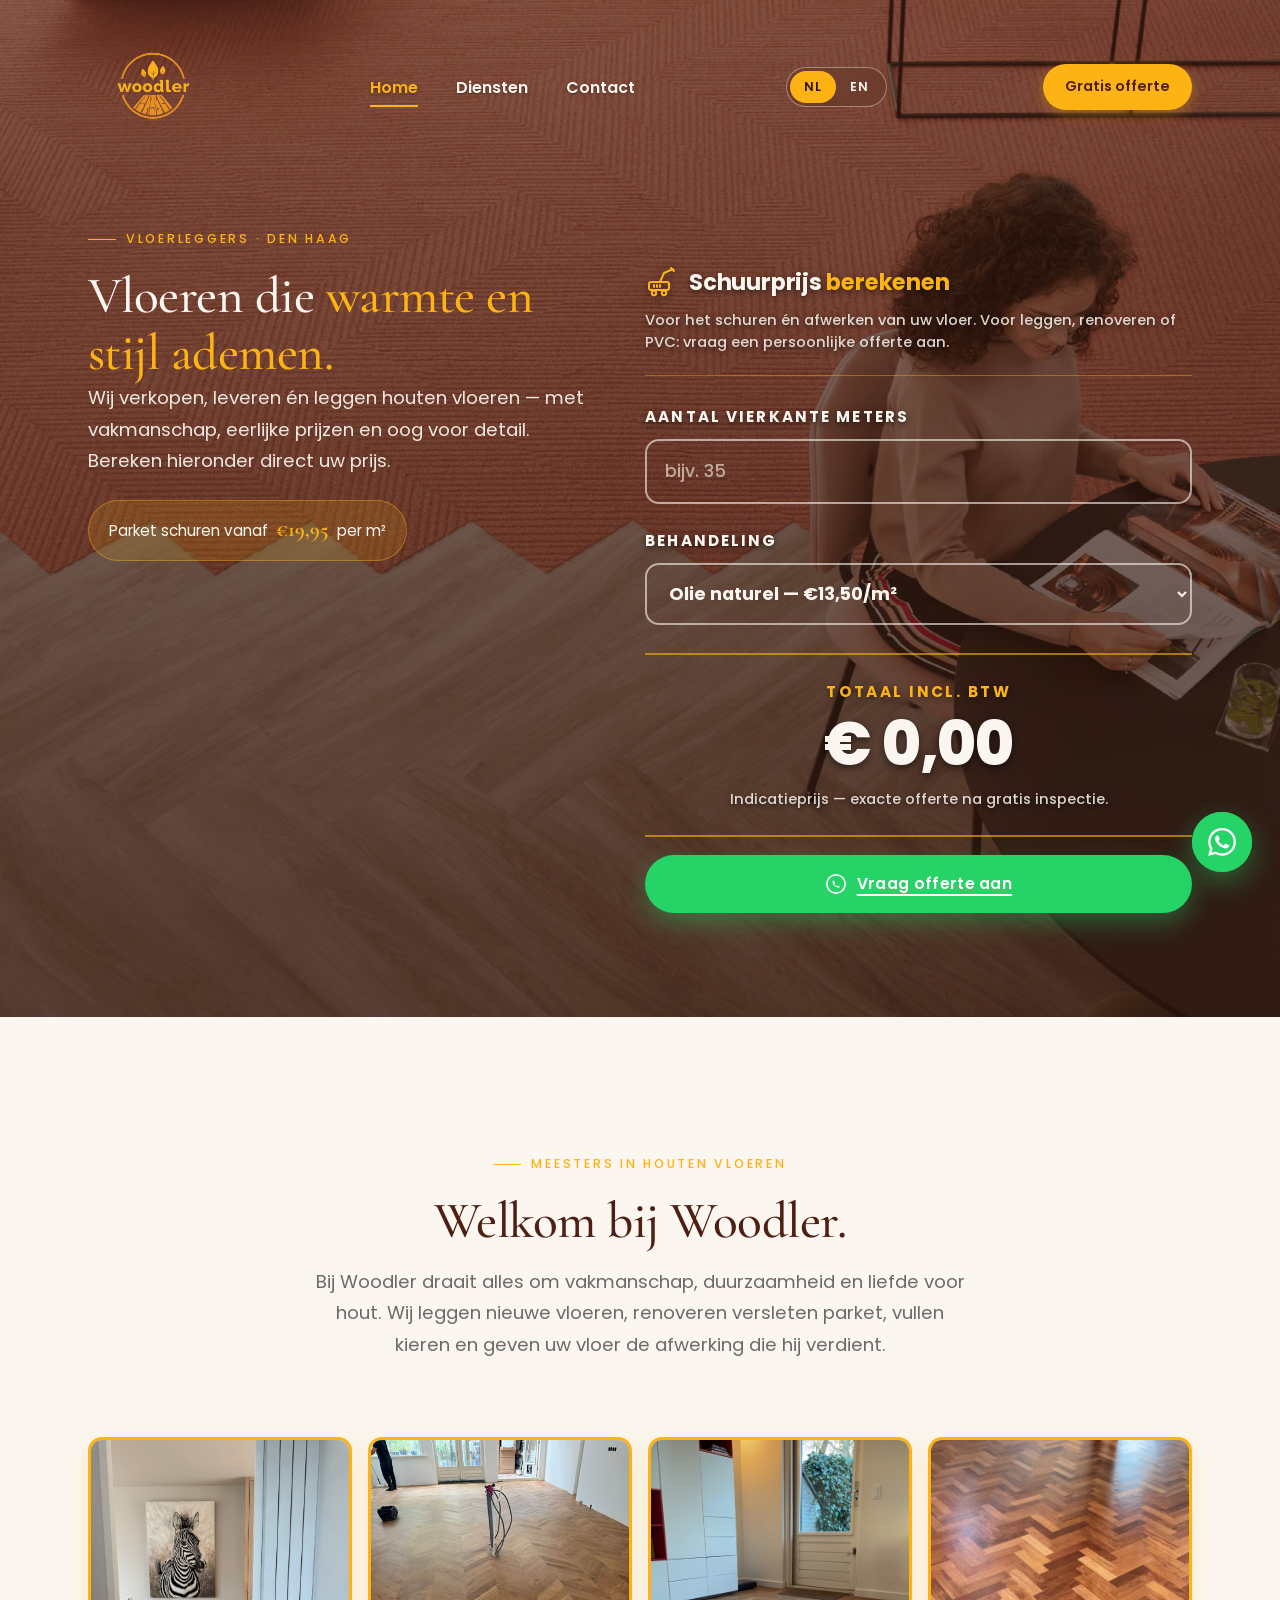
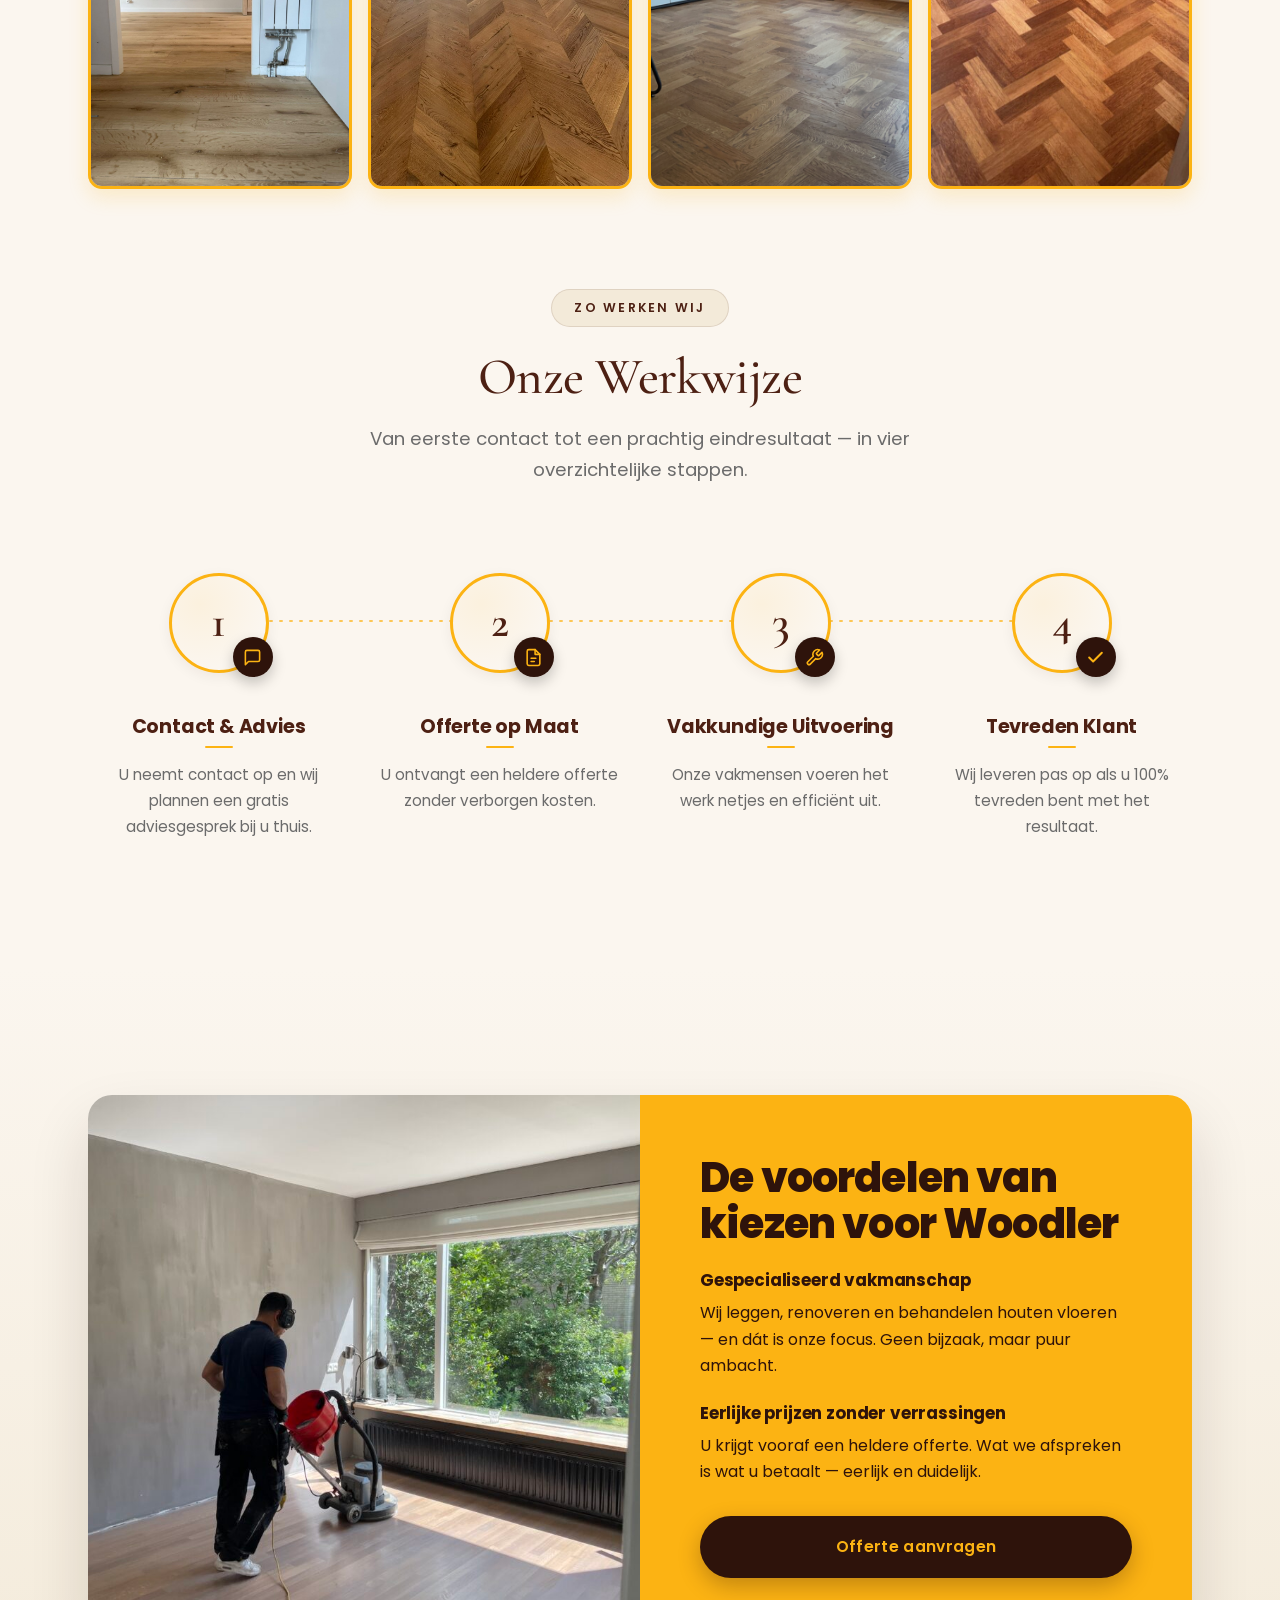
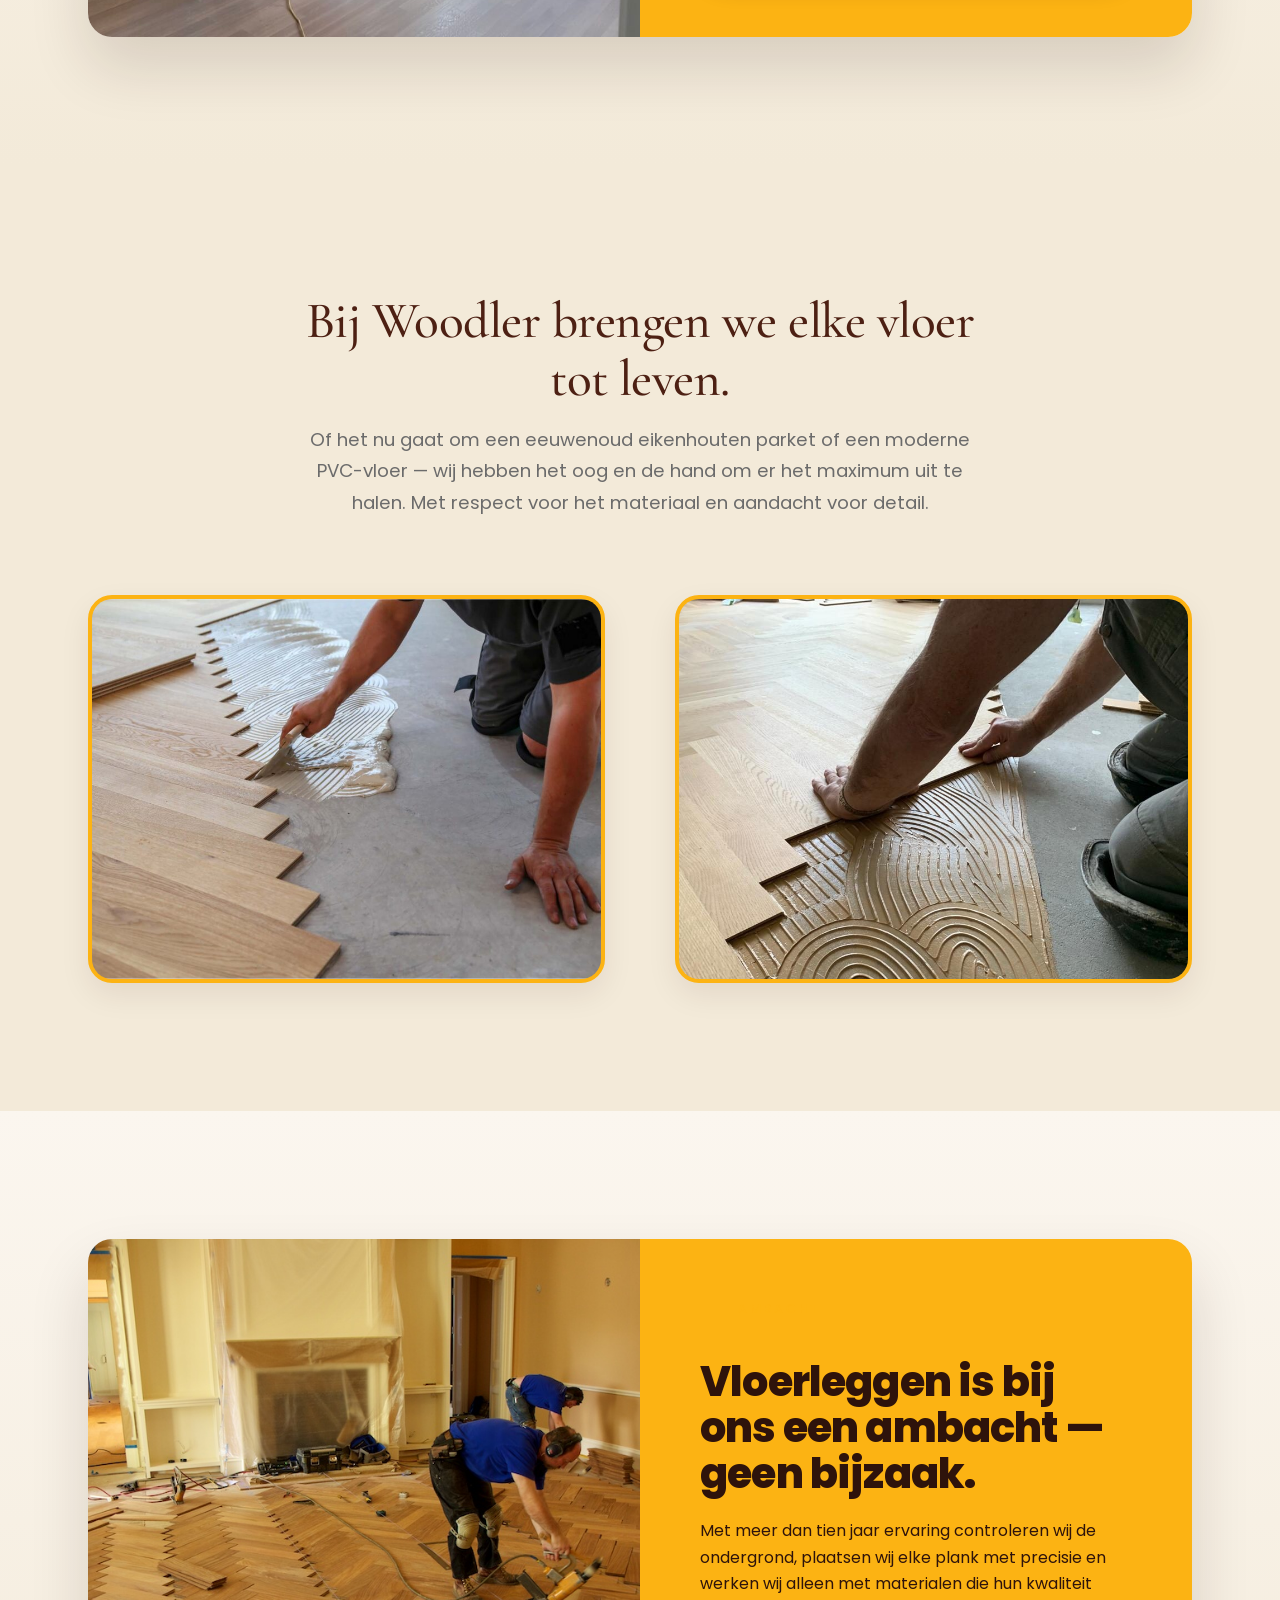
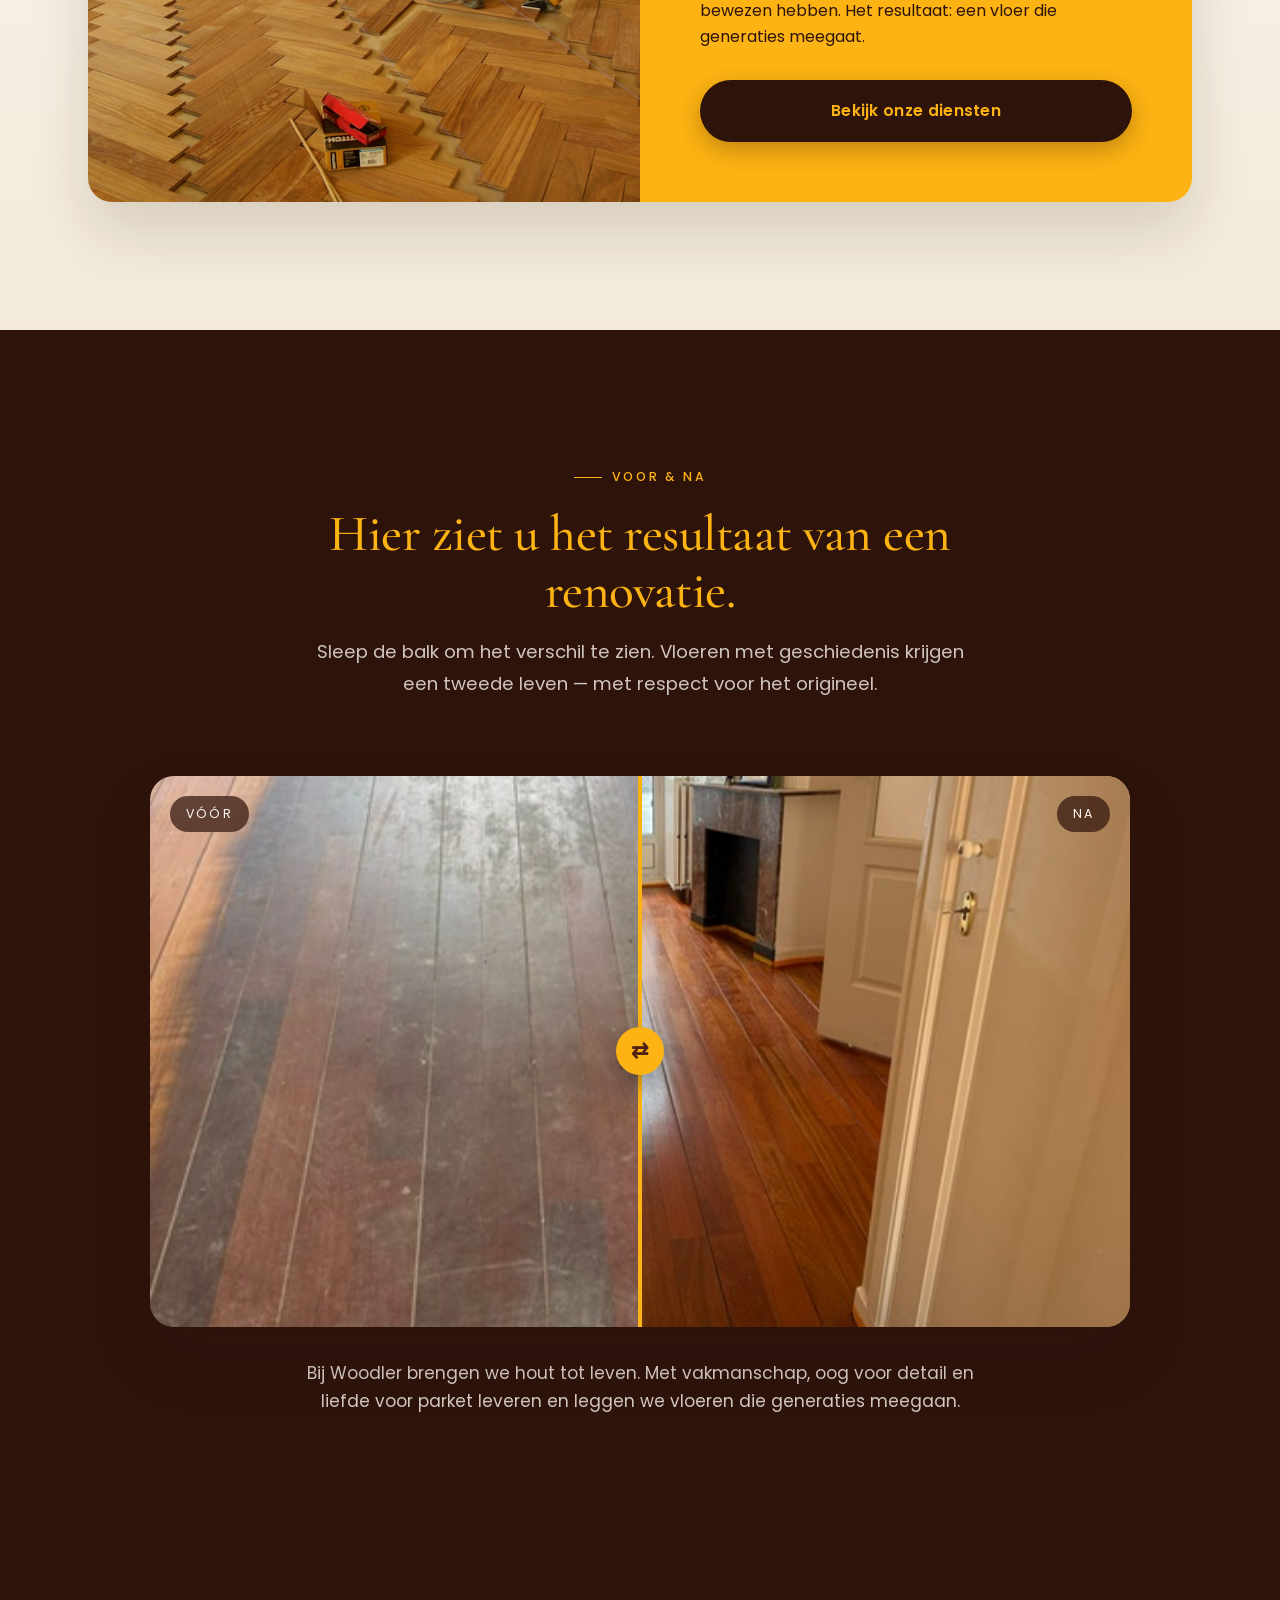
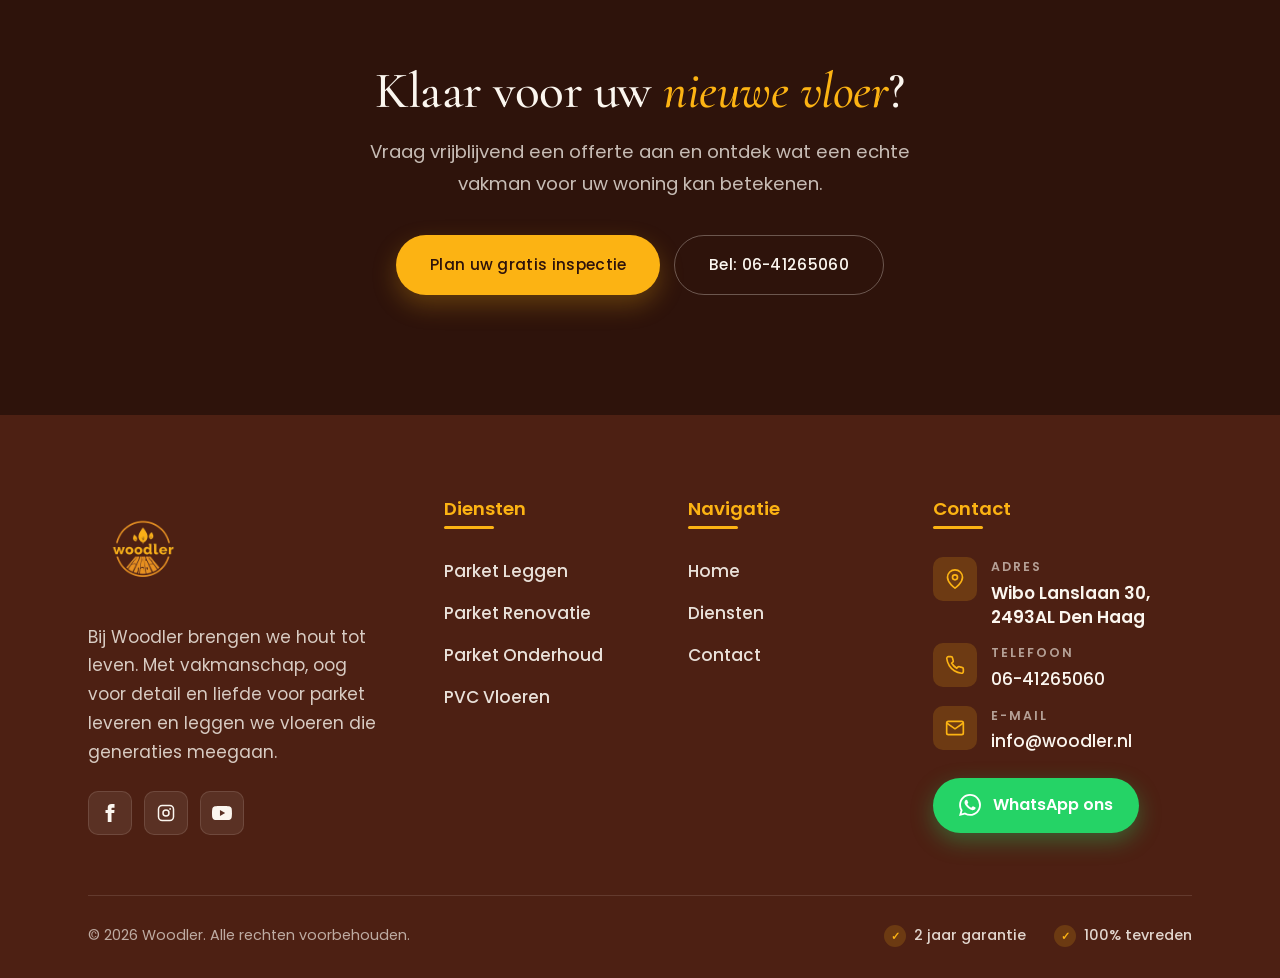
==== index.html @ 4152b3ec "Initial commit: Woodler website with NL/EN toggle" ====
<!DOCTYPE html>
<html lang="nl">
<head>
    <meta charset="UTF-8">
    <meta name="viewport" content="width=device-width, initial-scale=1.0">
    <title data-nl="Woodler — Voor al uw vloeren | Vloerleggers Den Haag" data-en="Woodler — For all your floors | Floor Specialists The Hague">Woodler — Voor al uw vloeren | Vloerleggers Den Haag</title>
    <meta name="description" content="Woodler is uw specialist in houten vloeren in Den Haag. Parket leggen, renoveren en onderhouden — met vakmanschap, eerlijke prijzen en 2 jaar garantie.">
    <link rel="icon" type="image/png" href="images/IMG_2047-removebg-preview.png">
    <link rel="preconnect" href="https://fonts.googleapis.com">
    <link rel="preconnect" href="https://fonts.gstatic.com" crossorigin>
    <link rel="stylesheet" href="https://fonts.googleapis.com/css2?family=Cormorant+Garamond:ital,wght@0,400;0,500;0,600;1,400;1,500&family=Poppins:wght@300;400;500;600;700;800&display=swap">
    <link rel="stylesheet" href="css/style.css">
</head>
<body>

<header class="site-header" id="siteHeader">
    <div class="container nav-wrap">
        <a href="index.html" class="logo">
            <img src="images/IMG_2047-removebg-preview.png" alt="Woodler" class="logo-img">
        </a>
        <nav>
            <ul class="nav-links">
                <li><a href="index.html" class="active" data-nl="Home" data-en="Home">Home</a></li>
                <li><a href="diensten.html" data-nl="Diensten" data-en="Services">Diensten</a></li>
                <li><a href="contact.html" data-nl="Contact" data-en="Contact">Contact</a></li>
            </ul>
        </nav>
        <div class="lang-toggle" id="langToggle" role="group" aria-label="Taal kiezen">
            <button type="button" class="lang-opt active" data-lang="nl">NL</button>
            <button type="button" class="lang-opt" data-lang="en">EN</button>
        </div>
        <a href="contact.html" class="nav-cta" data-nl="Gratis offerte" data-en="Free quote">Gratis offerte</a>
        <button class="nav-toggle" id="navToggle" aria-label="Menu openen">
            <svg viewBox="0 0 24 24" fill="none" stroke="currentColor" stroke-width="2">
                <line x1="3" y1="7" x2="21" y2="7"/>
                <line x1="3" y1="12" x2="21" y2="12"/>
                <line x1="3" y1="17" x2="21" y2="17"/>
            </svg>
        </button>
    </div>
</header>

<main>

<!-- ============ CALCULATOR (HERO) ============ -->
<section class="calculator" id="calculator" style="padding-top: 220px; padding-bottom: 60px;">
    <img class="hero-bg" src="images/hero.jpg" alt="" onerror="this.style.display='none'">
    <div class="container calc-grid">
        <div class="calc-info reveal">
            <span class="eyebrow"
                  data-nl="Vloerleggers · Den Haag"
                  data-en="Floor specialists · The Hague">Vloerleggers · Den Haag</span>
            <h2 data-nl="Vloeren die <em>warmte en stijl ademen.</em>"
                data-en="Floors that <em>breathe warmth and style.</em>">Vloeren die <em>warmte en stijl ademen.</em></h2>
            <p class="lead"
               data-nl="Wij verkopen, leveren én leggen houten vloeren — met vakmanschap, eerlijke prijzen en oog voor detail. Bereken hieronder direct uw prijs."
               data-en="We sell, deliver and install wooden floors — with craftsmanship, honest prices and an eye for detail. Calculate your price below.">Wij verkopen, leveren én leggen houten vloeren — met vakmanschap, eerlijke prijzen en oog voor detail. Bereken hieronder direct uw prijs.</p>
            <div class="price-tag" data-nl="Parket schuren vanaf <strong>€19,95</strong> per m²" data-en="Parquet sanding from <strong>€19.95</strong> per m²">Parket schuren vanaf <strong>€19,95</strong> per m²</div>
        </div>
        <div class="calc-card reveal reveal-delay-1">
            <div class="calc-header">
                <div class="calc-title">
                    <svg class="calc-icon" viewBox="0 0 32 32" fill="none" stroke="currentColor" stroke-width="2" stroke-linecap="round" stroke-linejoin="round" aria-hidden="true">
                        <path d="M19 7 L28 3"/>
                        <line x1="26" y1="2" x2="29" y2="5"/>
                        <path d="M19 7 L15 16"/>
                        <rect x="4" y="16" width="20" height="8" rx="2"/>
                        <line x1="9" y1="19" x2="9" y2="21"/>
                        <line x1="12" y1="19" x2="12" y2="21"/>
                        <line x1="15" y1="19" x2="15" y2="21"/>
                        <circle cx="9" cy="27" r="2.2"/>
                        <circle cx="19" cy="27" r="2.2"/>
                    </svg>
                    <span data-nl="Schuurprijs <em>berekenen</em>" data-en="Sanding <em>price</em>">Schuurprijs <em>berekenen</em></span>
                </div>
                <div class="calc-sub" data-nl="Voor het schuren én afwerken van uw vloer. Voor leggen, renoveren of PVC: vraag een persoonlijke offerte aan." data-en="For sanding and finishing your floor. For installation, renovation or PVC: request a personal quote.">Voor het schuren én afwerken van uw vloer. Voor leggen, renoveren of PVC: vraag een persoonlijke offerte aan.</div>
            </div>
            <div class="calc-field">
                <label for="calc-m2" data-nl="Aantal vierkante meters" data-en="Square meters">Aantal vierkante meters</label>
                <input type="number" id="calc-m2" placeholder="bijv. 35" data-nl-placeholder="bijv. 35" data-en-placeholder="e.g. 35" min="1" max="500">
            </div>
            <div class="calc-field">
                <label for="calc-finish" data-nl="Behandeling" data-en="Treatment">Behandeling</label>
                <select id="calc-finish">
                    <option value="13.5" data-nl="Olie naturel — €13,50/m²" data-en="Natural oil — €13.50/m²">Olie naturel — €13,50/m²</option>
                    <option value="15.5" data-nl="Olie kleur — €15,50/m²" data-en="Coloured oil — €15.50/m²">Olie kleur — €15,50/m²</option>
                    <option value="15.5" data-nl="Hardwax naturel — €15,50/m²" data-en="Hardwax natural — €15.50/m²">Hardwax naturel — €15,50/m²</option>
                    <option value="17.5" data-nl="Hardwax kleur — €17,50/m²" data-en="Hardwax coloured — €17.50/m²">Hardwax kleur — €17,50/m²</option>
                    <option value="18.5" data-nl="Lak naturel — €18,50/m²" data-en="Natural lacquer — €18.50/m²">Lak naturel — €18,50/m²</option>
                    <option value="21.5" data-nl="Lak invisible — €21,50/m²" data-en="Invisible lacquer — €21.50/m²">Lak invisible — €21,50/m²</option>
                    <option value="25.5" data-nl="Lak kleur — €25,50/m²" data-en="Coloured lacquer — €25.50/m²">Lak kleur — €25,50/m²</option>
                </select>
            </div>
            <div class="calc-result">
                <div class="label" data-nl="Totaal incl. BTW" data-en="Total incl. VAT">Totaal incl. BTW</div>
                <div class="amount" id="calc-amount">€ 0,00</div>
                <div class="note" data-nl="Indicatieprijs — exacte offerte na gratis inspectie." data-en="Indicative price — exact quote after free inspection.">Indicatieprijs — exacte offerte na gratis inspectie.</div>
            </div>
            <a href="https://wa.me/31641265060" class="btn btn-whatsapp" style="width: 100%; margin-top: 18px;">
                <svg viewBox="0 0 24 24" fill="none" stroke="currentColor" stroke-width="1.8" stroke-linecap="round" stroke-linejoin="round" aria-hidden="true">
                    <circle cx="12" cy="12" r="10" fill="none"/>
                    <path d="M8.5 9.5c0-.5.4-1 1-1h.5l1 2.5-1 1c.5 1 1.5 2 2.5 2.5l1-1 2.5 1v.5c0 .6-.5 1-1 1-3.5 0-7-3.5-7-7z" fill="currentColor" stroke="none"/>
                </svg>
                <span data-nl="Vraag offerte aan" data-en="Request a quote">Vraag offerte aan</span>
            </a>
        </div>
    </div>
</section>

<!-- ============ WELKOM BIJ WOODLER ============ -->
<section style="padding-bottom: 50px;">
    <div class="container">
        <div class="section-head reveal">
            <span class="eyebrow" data-nl="Meesters in houten vloeren" data-en="Masters in wooden floors">Meesters in houten vloeren</span>
            <h2 data-nl="Welkom bij Woodler." data-en="Welcome to Woodler.">Welkom bij Woodler.</h2>
            <p class="lead" data-nl="Bij Woodler draait alles om vakmanschap, duurzaamheid en liefde voor hout. Wij leggen nieuwe vloeren, renoveren versleten parket, vullen kieren en geven uw vloer de afwerking die hij verdient." data-en="At Woodler everything revolves around craftsmanship, durability and a love for wood. We install new floors, renovate worn parquet, fill gaps and give your floor the finish it deserves.">Bij Woodler draait alles om vakmanschap, duurzaamheid en liefde voor hout. Wij leggen nieuwe vloeren, renoveren versleten parket, vullen kieren en geven uw vloer de afwerking die hij verdient.</p>
        </div>
        <div class="gallery-grid reveal">
            <img src="images/zebra-vloer.jpg" alt="Eikenhouten vloer in stijlvol interieur" loading="lazy">
            <img src="images/visgraat-vloer.jpg" alt="Visgraat parket gelegd" loading="lazy">
            <img src="images/IMG_1562.jpg" alt="Houten vloer project" loading="lazy">
            <img src="images/result_IMG_1436-2-559x1024.jpg" alt="Houten vloer detail" loading="lazy">
        </div>
    </div>
</section>

<!-- ============ ZO WERKEN WIJ ============ -->
<section class="steps" style="padding-top: 50px;">
    <div class="container">
        <div class="section-head reveal">
            <span class="eyebrow eyebrow-pill" data-nl="Zo werken wij" data-en="How we work">Zo werken wij</span>
            <h2 data-nl="Onze Werkwijze" data-en="Our Process">Onze Werkwijze</h2>
            <p class="lead" data-nl="Van eerste contact tot een prachtig eindresultaat — in vier overzichtelijke stappen." data-en="From first contact to a beautiful end result — in four clear steps.">Van eerste contact tot een prachtig eindresultaat — in vier overzichtelijke stappen.</p>
        </div>
        <div class="steps-flow">
            <div class="step-flow reveal">
                <div class="step-circle-wrap">
                    <div class="step-circle">1</div>
                    <div class="step-icon">
                        <svg viewBox="0 0 24 24" fill="none" stroke="currentColor" stroke-width="2" stroke-linecap="round" stroke-linejoin="round" aria-hidden="true"><path d="M21 15a2 2 0 0 1-2 2H7l-4 4V5a2 2 0 0 1 2-2h14a2 2 0 0 1 2 2z"/></svg>
                    </div>
                </div>
                <h3 data-nl="Contact &amp; Advies" data-en="Contact &amp; Advice">Contact &amp; Advies</h3>
                <p data-nl="U neemt contact op en wij plannen een gratis adviesgesprek bij u thuis." data-en="You get in touch and we schedule a free consultation at your home.">U neemt contact op en wij plannen een gratis adviesgesprek bij u thuis.</p>
            </div>
            <div class="step-flow reveal reveal-delay-1">
                <div class="step-circle-wrap">
                    <div class="step-circle">2</div>
                    <div class="step-icon">
                        <svg viewBox="0 0 24 24" fill="none" stroke="currentColor" stroke-width="2" stroke-linecap="round" stroke-linejoin="round" aria-hidden="true"><path d="M14 2H6a2 2 0 0 0-2 2v16a2 2 0 0 0 2 2h12a2 2 0 0 0 2-2V8z"/><polyline points="14 2 14 8 20 8"/><line x1="9" y1="13" x2="15" y2="13"/><line x1="9" y1="17" x2="13" y2="17"/></svg>
                    </div>
                </div>
                <h3 data-nl="Offerte op Maat" data-en="Tailored Quote">Offerte op Maat</h3>
                <p data-nl="U ontvangt een heldere offerte zonder verborgen kosten." data-en="You receive a clear quote with no hidden costs.">U ontvangt een heldere offerte zonder verborgen kosten.</p>
            </div>
            <div class="step-flow reveal reveal-delay-2">
                <div class="step-circle-wrap">
                    <div class="step-circle">3</div>
                    <div class="step-icon">
                        <svg viewBox="0 0 24 24" fill="none" stroke="currentColor" stroke-width="2" stroke-linecap="round" stroke-linejoin="round" aria-hidden="true"><path d="M14.7 6.3a1 1 0 0 0 0 1.4l1.6 1.6a1 1 0 0 0 1.4 0l3.77-3.77a6 6 0 0 1-7.94 7.94l-6.91 6.91a2.12 2.12 0 0 1-3-3l6.91-6.91a6 6 0 0 1 7.94-7.94l-3.76 3.76z"/></svg>
                    </div>
                </div>
                <h3 data-nl="Vakkundige Uitvoering" data-en="Expert Execution">Vakkundige Uitvoering</h3>
                <p data-nl="Onze vakmensen voeren het werk netjes en efficiënt uit." data-en="Our craftsmen carry out the work neatly and efficiently.">Onze vakmensen voeren het werk netjes en efficiënt uit.</p>
            </div>
            <div class="step-flow reveal reveal-delay-3">
                <div class="step-circle-wrap">
                    <div class="step-circle">4</div>
                    <div class="step-icon">
                        <svg viewBox="0 0 24 24" fill="none" stroke="currentColor" stroke-width="2.5" stroke-linecap="round" stroke-linejoin="round" aria-hidden="true"><polyline points="20 6 9 17 4 12"/></svg>
                    </div>
                </div>
                <h3 data-nl="Tevreden Klant" data-en="Satisfied Client">Tevreden Klant</h3>
                <p data-nl="Wij leveren pas op als u 100% tevreden bent met het resultaat." data-en="We only deliver once you're 100% satisfied with the result.">Wij leveren pas op als u 100% tevreden bent met het resultaat.</p>
            </div>
        </div>
    </div>
</section>

<!-- ============ DE VOORDELEN ============ -->
<section class="advantages">
    <div class="container">
        <div class="advantage-card reveal">
            <div class="advantage-img">
                <img src="images/IMG_1965-1024x768.jpg" alt="Vakman aan het werk met schuurmachine" loading="lazy">
            </div>
            <div class="advantage-content">
                <h2 class="advantage-title" data-nl="De voordelen van kiezen voor Woodler" data-en="The benefits of choosing Woodler">De voordelen van kiezen voor Woodler</h2>
                <div class="advantage-feature">
                    <h3 data-nl="Gespecialiseerd vakmanschap" data-en="Specialised craftsmanship">Gespecialiseerd vakmanschap</h3>
                    <p data-nl="Wij leggen, renoveren en behandelen houten vloeren — en dát is onze focus. Geen bijzaak, maar puur ambacht." data-en="We install, renovate and treat wooden floors — that's our focus. Not a side job, but pure craftsmanship.">Wij leggen, renoveren en behandelen houten vloeren — en dát is onze focus. Geen bijzaak, maar puur ambacht.</p>
                </div>
                <div class="advantage-feature">
                    <h3 data-nl="Eerlijke prijzen zonder verrassingen" data-en="Honest prices, no surprises">Eerlijke prijzen zonder verrassingen</h3>
                    <p data-nl="U krijgt vooraf een heldere offerte. Wat we afspreken is wat u betaalt — eerlijk en duidelijk." data-en="You receive a clear quote upfront. What we agree is what you pay — honest and straightforward.">U krijgt vooraf een heldere offerte. Wat we afspreken is wat u betaalt — eerlijk en duidelijk.</p>
                </div>
                <a href="contact.html" class="btn advantage-cta" data-nl="Offerte aanvragen" data-en="Request a quote">Offerte aanvragen</a>
            </div>
        </div>
    </div>
</section>

<!-- ============ ELKE VLOER TOT LEVEN ============ -->
<section class="amber-section">
    <div class="container">
        <div class="section-head reveal">
            <h2 data-nl="Bij Woodler brengen we elke vloer tot leven." data-en="At Woodler we bring every floor to life.">Bij Woodler brengen we elke vloer tot leven.</h2>
            <p class="lead" data-nl="Of het nu gaat om een eeuwenoud eikenhouten parket of een moderne PVC-vloer — wij hebben het oog en de hand om er het maximum uit te halen. Met respect voor het materiaal en aandacht voor detail." data-en="Whether it's a centuries-old oak parquet or a modern PVC floor — we have the eye and the skill to get the most out of it. With respect for the material and attention to detail.">Of het nu gaat om een eeuwenoud eikenhouten parket of een moderne PVC-vloer — wij hebben het oog en de hand om er het maximum uit te halen. Met respect voor het materiaal en aandacht voor detail.</p>
        </div>

        <div class="two-up">
            <div class="img-wrap reveal">
                <img src="images/VERLIJMD-1-1-1024x683.jpg" alt="Verlijmd parket" loading="lazy">
            </div>
            <div class="img-wrap reveal reveal-delay-1">
                <img src="images/leggen-houten-vloer-op-vloerverwarming-jpg-1024x768-2.jpg" alt="Vloer op vloerverwarming" loading="lazy">
            </div>
        </div>
    </div>
</section>

<!-- ============ VLOERLEGGEN AMBACHT ============ -->
<section class="advantages">
    <div class="container">
        <div class="advantage-card reveal">
            <div class="advantage-img">
                <img src="images/MG_3974.jpg" alt="Vloerleggen ambacht" loading="lazy">
            </div>
            <div class="advantage-content">
                <span class="eyebrow" data-nl="Ambacht" data-en="Craft">Ambacht</span>
                <h2 class="advantage-title" data-nl="Vloerleggen is bij ons een ambacht — geen bijzaak." data-en="Floor laying is a craft to us — never a side job.">Vloerleggen is bij ons een ambacht — geen bijzaak.</h2>
                <div class="advantage-feature">
                    <p data-nl="Met meer dan tien jaar ervaring controleren wij de ondergrond, plaatsen wij elke plank met precisie en werken wij alleen met materialen die hun kwaliteit bewezen hebben. Het resultaat: een vloer die generaties meegaat." data-en="With more than ten years of experience we check the substrate, place every plank with precision and work only with materials that have proven their quality. The result: a floor that lasts generations.">Met meer dan tien jaar ervaring controleren wij de ondergrond, plaatsen wij elke plank met precisie en werken wij alleen met materialen die hun kwaliteit bewezen hebben. Het resultaat: een vloer die generaties meegaat.</p>
                </div>
                <a href="diensten.html" class="btn advantage-cta" data-nl="Bekijk onze diensten" data-en="View our services">Bekijk onze diensten</a>
            </div>
        </div>
    </div>
</section>

<!-- ============ VOOR EN NA ============ -->
<section class="before-after">
    <div class="container">
        <div class="section-head reveal">
            <span class="eyebrow" data-nl="Voor &amp; na" data-en="Before &amp; after">Voor &amp; na</span>
            <h2 data-nl="Hier ziet u het resultaat van een renovatie." data-en="See the result of a renovation here.">Hier ziet u het resultaat van een renovatie.</h2>
            <p class="lead" data-nl="Sleep de balk om het verschil te zien. Vloeren met geschiedenis krijgen een tweede leven — met respect voor het origineel." data-en="Drag the slider to see the difference. Floors with history get a second life — with respect for the original.">Sleep de balk om het verschil te zien. Vloeren met geschiedenis krijgen een tweede leven — met respect voor het origineel.</p>
        </div>
        <div class="ba-wrap reveal" id="baWrap">
            <span class="ba-label before" data-nl="Vóór" data-en="Before">Vóór</span>
            <span class="ba-label after" data-nl="Na" data-en="After">Na</span>
            <img class="ba-img ba-before" src="images/voor-renovatie.jpg" alt="Vloer vóór renovatie">
            <img class="ba-img ba-after" id="baAfter" src="images/na-renovatie.jpg" alt="Vloer na renovatie">
            <div class="ba-handle" id="baHandle"></div>
        </div>
        <p class="center mt-md" style="color: rgba(251, 246, 239, 0.8); max-width: 720px; margin: 32px auto 0;" data-nl="Bij Woodler brengen we hout tot leven. Met vakmanschap, oog voor detail en liefde voor parket leveren en leggen we vloeren die generaties meegaan." data-en="At Woodler we bring wood to life. With craftsmanship, an eye for detail and a love for parquet, we supply and install floors that last generations.">Bij Woodler brengen we hout tot leven. Met vakmanschap, oog voor detail en liefde voor parket leveren en leggen we vloeren die generaties meegaan.</p>
    </div>
</section>

<!-- ============ CTA ============ -->
<section class="cta-banner">
    <div class="container reveal">
        <h2 data-nl="Klaar voor uw <em>nieuwe vloer</em>?" data-en="Ready for your <em>new floor</em>?">Klaar voor uw <em>nieuwe vloer</em>?</h2>
        <p class="lead" data-nl="Vraag vrijblijvend een offerte aan en ontdek wat een echte vakman voor uw woning kan betekenen." data-en="Request a quote with no obligation and discover what a true craftsman can do for your home.">Vraag vrijblijvend een offerte aan en ontdek wat een echte vakman voor uw woning kan betekenen.</p>
        <div class="cta-actions">
            <a href="contact.html" class="btn" data-nl="Plan uw gratis inspectie" data-en="Book your free inspection">Plan uw gratis inspectie</a>
            <a href="tel:0641265060" class="btn btn-secondary" data-nl="Bel: 06-41265060" data-en="Call: 06-41265060">Bel: 06-41265060</a>
        </div>
    </div>
</section>

</main>

<!-- ============ FOOTER ============ -->
<footer class="site-footer">
    <div class="container">
        <div class="footer-grid">
            <div>
                <img src="images/IMG_2047-removebg-preview.png" alt="Woodler" style="height: 110px; width: auto; display: block;">
                <p class="footer-brand-text" data-nl="Bij Woodler brengen we hout tot leven. Met vakmanschap, oog voor detail en liefde voor parket leveren en leggen we vloeren die generaties meegaan." data-en="At Woodler we bring wood to life. With craftsmanship, an eye for detail and a love for parquet, we supply and install floors that last generations.">Bij Woodler brengen we hout tot leven. Met vakmanschap, oog voor detail en liefde voor parket leveren en leggen we vloeren die generaties meegaan.</p>
                <div class="socials">
                    <a href="#" aria-label="Facebook">
                        <svg width="18" height="18" viewBox="0 0 24 24" fill="currentColor"><path d="M9 8h-3v4h3v12h5v-12h3.642l.358-4h-4v-1.667c0-.955.192-1.333 1.115-1.333h2.885v-5h-3.808c-3.596 0-5.192 1.583-5.192 4.615v3.385z"/></svg>
                    </a>
                    <a href="#" aria-label="Instagram">
                        <svg width="18" height="18" viewBox="0 0 24 24" fill="none" stroke="currentColor" stroke-width="2"><rect x="2" y="2" width="20" height="20" rx="5"/><circle cx="12" cy="12" r="4"/><circle cx="17.5" cy="6.5" r="1.2" fill="currentColor" stroke="none"/></svg>
                    </a>
                    <a href="#" aria-label="YouTube">
                        <svg width="20" height="20" viewBox="0 0 24 24" fill="currentColor"><path d="M23.498 6.186a3.016 3.016 0 0 0-2.122-2.136C19.505 3.545 12 3.545 12 3.545s-7.505 0-9.377.505A3.017 3.017 0 0 0 .502 6.186C0 8.07 0 12 0 12s0 3.93.502 5.814a3.016 3.016 0 0 0 2.122 2.136c1.871.505 9.376.505 9.376.505s7.505 0 9.377-.505a3.015 3.015 0 0 0 2.122-2.136C24 15.93 24 12 24 12s0-3.93-.502-5.814zM9.545 15.568V8.432L15.818 12l-6.273 3.568z"/></svg>
                    </a>
                </div>
            </div>
            <div>
                <h4 data-nl="Diensten" data-en="Services">Diensten</h4>
                <ul>
                    <li><a href="diensten.html" data-nl="Parket Leggen" data-en="Parquet Installation">Parket Leggen</a></li>
                    <li><a href="diensten.html" data-nl="Parket Renovatie" data-en="Parquet Renovation">Parket Renovatie</a></li>
                    <li><a href="diensten.html" data-nl="Parket Onderhoud" data-en="Parquet Maintenance">Parket Onderhoud</a></li>
                    <li><a href="diensten.html" data-nl="PVC Vloeren" data-en="PVC Flooring">PVC Vloeren</a></li>
                </ul>
            </div>
            <div>
                <h4 data-nl="Navigatie" data-en="Navigation">Navigatie</h4>
                <ul>
                    <li><a href="index.html" data-nl="Home" data-en="Home">Home</a></li>
                    <li><a href="diensten.html" data-nl="Diensten" data-en="Services">Diensten</a></li>
                    <li><a href="contact.html" data-nl="Contact" data-en="Contact">Contact</a></li>
                </ul>
            </div>
            <div>
                <h4 data-nl="Contact" data-en="Contact">Contact</h4>
                <ul class="footer-contact-list">
                    <li>
                        <div class="ico"><svg viewBox="0 0 24 24" fill="none" stroke="currentColor" stroke-width="2"><path d="M21 10c0 7-9 13-9 13s-9-6-9-13a9 9 0 0 1 18 0z"/><circle cx="12" cy="10" r="3"/></svg></div>
                        <div>
                            <div class="label" data-nl="Adres" data-en="Address">Adres</div>
                            <div class="value">Wibo Lanslaan 30, 2493AL Den Haag</div>
                        </div>
                    </li>
                    <li>
                        <div class="ico"><svg viewBox="0 0 24 24" fill="none" stroke="currentColor" stroke-width="2"><path d="M22 16.92v3a2 2 0 0 1-2.18 2 19.79 19.79 0 0 1-8.63-3.07 19.5 19.5 0 0 1-6-6 19.79 19.79 0 0 1-3.07-8.67A2 2 0 0 1 4.11 2h3a2 2 0 0 1 2 1.72 12.84 12.84 0 0 0 .7 2.81 2 2 0 0 1-.45 2.11L8.09 9.91a16 16 0 0 0 6 6l1.27-1.27a2 2 0 0 1 2.11-.45 12.84 12.84 0 0 0 2.81.7A2 2 0 0 1 22 16.92z"/></svg></div>
                        <div>
                            <div class="label" data-nl="Telefoon" data-en="Phone">Telefoon</div>
                            <div class="value"><a href="tel:0641265060">06-41265060</a></div>
                        </div>
                    </li>
                    <li>
                        <div class="ico"><svg viewBox="0 0 24 24" fill="none" stroke="currentColor" stroke-width="2"><path d="M4 4h16c1.1 0 2 .9 2 2v12c0 1.1-.9 2-2 2H4c-1.1 0-2-.9-2-2V6c0-1.1.9-2 2-2z"/><polyline points="22,6 12,13 2,6"/></svg></div>
                        <div>
                            <div class="label" data-nl="E-mail" data-en="Email">E-mail</div>
                            <div class="value"><a href="mailto:info@woodler.nl">info@woodler.nl</a></div>
                        </div>
                    </li>
                </ul>
                <a href="https://wa.me/31641265060" class="footer-whatsapp">
                    <svg viewBox="0 0 24 24"><path d="M17.472 14.382c-.297-.149-1.758-.867-2.03-.967-.273-.099-.471-.148-.67.15-.197.297-.767.966-.94 1.164-.173.199-.347.223-.644.075-.297-.15-1.255-.463-2.39-1.475-.883-.788-1.48-1.761-1.653-2.059-.173-.297-.018-.458.13-.606.134-.133.298-.347.446-.52.149-.174.198-.298.298-.497.099-.198.05-.371-.025-.52-.075-.149-.669-1.612-.916-2.207-.242-.579-.487-.5-.669-.51-.173-.008-.371-.01-.57-.01-.198 0-.52.074-.792.372-.272.297-1.04 1.016-1.04 2.479 0 1.462 1.065 2.875 1.213 3.074.149.198 2.096 3.2 5.077 4.487.709.306 1.262.489 1.694.625.712.227 1.36.195 1.871.118.571-.085 1.758-.719 2.006-1.413.248-.694.248-1.289.173-1.413-.074-.124-.272-.198-.57-.347m-5.421 7.403h-.004a9.87 9.87 0 01-5.031-1.378l-.361-.214-3.741.982.998-3.648-.235-.374a9.86 9.86 0 01-1.51-5.26c.001-5.45 4.436-9.884 9.888-9.884 2.64 0 5.122 1.03 6.988 2.898a9.825 9.825 0 012.893 6.994c-.003 5.45-4.437 9.884-9.885 9.884m8.413-18.297A11.815 11.815 0 0012.05 0C5.495 0 .16 5.335.157 11.892c0 2.096.547 4.142 1.588 5.945L.057 24l6.305-1.654a11.882 11.882 0 005.683 1.448h.005c6.554 0 11.89-5.335 11.893-11.893a11.821 11.821 0 00-3.48-8.413z"/></svg>
                    <span data-nl="WhatsApp ons" data-en="Message us on WhatsApp">WhatsApp ons</span>
                </a>
            </div>
        </div>
        <div class="footer-bottom">
            <div data-nl="© 2026 Woodler. Alle rechten voorbehouden." data-en="© 2026 Woodler. All rights reserved.">© 2026 Woodler. Alle rechten voorbehouden.</div>
            <div class="footer-trust">
                <span><span class="check">✓</span> <span data-nl="2 jaar garantie" data-en="2-year warranty">2 jaar garantie</span></span>
                <span><span class="check">✓</span> <span data-nl="100% tevreden" data-en="100% satisfied">100% tevreden</span></span>
            </div>
        </div>
    </div>
</footer>

<a href="https://wa.me/31641265060" class="whatsapp-float" aria-label="WhatsApp">
    <svg width="28" height="28" viewBox="0 0 24 24" fill="currentColor">
        <path d="M17.472 14.382c-.297-.149-1.758-.867-2.03-.967-.273-.099-.471-.148-.67.15-.197.297-.767.966-.94 1.164-.173.199-.347.223-.644.075-.297-.15-1.255-.463-2.39-1.475-.883-.788-1.48-1.761-1.653-2.059-.173-.297-.018-.458.13-.606.134-.133.298-.347.446-.52.149-.174.198-.298.298-.497.099-.198.05-.371-.025-.52-.075-.149-.669-1.612-.916-2.207-.242-.579-.487-.5-.669-.51-.173-.008-.371-.01-.57-.01-.198 0-.52.074-.792.372-.272.297-1.04 1.016-1.04 2.479 0 1.462 1.065 2.875 1.213 3.074.149.198 2.096 3.2 5.077 4.487.709.306 1.262.489 1.694.625.712.227 1.36.195 1.871.118.571-.085 1.758-.719 2.006-1.413.248-.694.248-1.289.173-1.413-.074-.124-.272-.198-.57-.347m-5.421 7.403h-.004a9.87 9.87 0 01-5.031-1.378l-.361-.214-3.741.982.998-3.648-.235-.374a9.86 9.86 0 01-1.51-5.26c.001-5.45 4.436-9.884 9.888-9.884 2.64 0 5.122 1.03 6.988 2.898a9.825 9.825 0 012.893 6.994c-.003 5.45-4.437 9.884-9.885 9.884m8.413-18.297A11.815 11.815 0 0012.05 0C5.495 0 .16 5.335.157 11.892c0 2.096.547 4.142 1.588 5.945L.057 24l6.305-1.654a11.882 11.882 0 005.683 1.448h.005c6.554 0 11.89-5.335 11.893-11.893a11.821 11.821 0 00-3.48-8.413z"/>
    </svg>
</a>

<script src="js/main.js"></script>
</body>
</html>
---- css/style.css ----
/* ============================================================
   Woodler — Design System
   Colors preserved from existing brand: #4d2013 (wood brown),
   #fcb313 (amber gold), #ffffff (white), #303030 (charcoal).
   ============================================================ */

:root {
    --c-wood: #4d2013;
    --c-wood-deep: #2e130b;
    --c-wood-soft: #6b3422;
    --c-amber: #fcb313;
    --c-amber-soft: #fde0a3;
    --c-amber-glow: rgba(252, 179, 19, 0.15);
    --c-cream: #fbf6ef;
    --c-cream-warm: #f3ead9;
    --c-charcoal: #303030;
    --c-muted: #6b6b6b;
    --c-line: rgba(77, 32, 19, 0.12);
    --c-white: #ffffff;
    --c-whatsapp: #25D366;

    --font-display: 'Cormorant Garamond', Georgia, serif;
    --font-body: 'Poppins', -apple-system, BlinkMacSystemFont, 'Segoe UI', sans-serif;

    --radius-sm: 6px;
    --radius: 14px;
    --radius-lg: 24px;

    --shadow-sm: 0 2px 8px rgba(46, 19, 11, 0.06);
    --shadow: 0 12px 30px rgba(46, 19, 11, 0.08);
    --shadow-lg: 0 30px 60px rgba(46, 19, 11, 0.14);

    --ease: cubic-bezier(0.22, 1, 0.36, 1);

    --container: 1200px;
    --container-narrow: 880px;
}

/* ---------- Reset ---------- */
*, *::before, *::after { box-sizing: border-box; }
* { margin: 0; padding: 0; }

html {
    scroll-behavior: smooth;
    -webkit-text-size-adjust: 100%;
}

body {
    font-family: var(--font-body);
    font-weight: 400;
    font-size: 17px;
    line-height: 1.65;
    color: var(--c-charcoal);
    background: var(--c-cream);
    overflow-x: hidden;
    -webkit-font-smoothing: antialiased;
    -moz-osx-font-smoothing: grayscale;
}

img, svg, video { max-width: 100%; height: auto; display: block; }

a { color: inherit; text-decoration: none; }

button {
    font: inherit;
    background: none;
    border: 0;
    cursor: pointer;
    color: inherit;
}

input, textarea, select {
    font: inherit;
    color: inherit;
}

::selection {
    background: var(--c-amber);
    color: var(--c-wood);
}

/* ---------- Typography ---------- */
h1, h2, h3, h4 {
    font-family: var(--font-display);
    font-weight: 500;
    line-height: 1.12;
    color: var(--c-wood);
    letter-spacing: -0.01em;
}

h1 { font-size: clamp(2.6rem, 6vw, 4.8rem); font-weight: 500; }
h2 { font-size: clamp(2rem, 4vw, 3.2rem); }
h3 { font-size: clamp(1.4rem, 2.4vw, 1.85rem); }
h4 { font-size: 1.25rem; font-weight: 600; }

.eyebrow {
    display: inline-flex;
    align-items: center;
    gap: 10px;
    font-family: var(--font-body);
    font-size: 0.78rem;
    font-weight: 500;
    text-transform: uppercase;
    letter-spacing: 0.22em;
    color: var(--c-amber);
    margin-bottom: 18px;
}

.eyebrow::before {
    content: "";
    width: 28px;
    height: 1px;
    background: currentColor;
}

.lead {
    font-size: 1.15rem;
    color: var(--c-muted);
    max-width: 60ch;
    line-height: 1.7;
}

/* ---------- Layout ---------- */
.container {
    max-width: var(--container);
    margin: 0 auto;
    padding: 0 clamp(20px, 4vw, 48px);
}

.container-narrow {
    max-width: var(--container-narrow);
    margin: 0 auto;
    padding: 0 clamp(20px, 4vw, 48px);
}

section {
    padding: clamp(70px, 10vw, 130px) 0;
    position: relative;
}

.section-head {
    text-align: center;
    max-width: 720px;
    margin: 0 auto clamp(50px, 6vw, 80px);
}

.section-head .lead { margin: 16px auto 0; }

/* ---------- Buttons ---------- */
.btn {
    display: inline-flex;
    align-items: center;
    justify-content: center;
    gap: 10px;
    padding: 16px 32px;
    border-radius: 999px;
    font-weight: 500;
    font-size: 0.97rem;
    letter-spacing: 0.02em;
    transition: transform 0.4s var(--ease), box-shadow 0.4s var(--ease), background 0.3s, color 0.3s;
    will-change: transform;
    cursor: pointer;
    white-space: nowrap;
}

.btn-primary {
    background: var(--c-wood);
    color: var(--c-cream);
    box-shadow: 0 10px 25px rgba(77, 32, 19, 0.25);
}
.btn-primary:hover {
    background: var(--c-wood-deep);
    transform: translateY(-2px);
    box-shadow: 0 18px 35px rgba(77, 32, 19, 0.32);
}

.btn-amber {
    background: var(--c-amber);
    color: var(--c-wood);
    box-shadow: 0 10px 25px rgba(252, 179, 19, 0.35);
}
.btn-amber:hover {
    transform: translateY(-2px);
    box-shadow: 0 18px 35px rgba(252, 179, 19, 0.45);
    filter: brightness(1.05);
}

.btn-ghost {
    background: transparent;
    color: var(--c-wood);
    border: 1.5px solid var(--c-wood);
}
.btn-ghost:hover {
    background: var(--c-wood);
    color: var(--c-cream);
    transform: translateY(-2px);
}

.btn-whatsapp {
    background: var(--c-whatsapp);
    color: #ffffff;
    text-decoration: underline;
    text-underline-offset: 5px;
    text-decoration-thickness: 2px;
    box-shadow: 0 10px 25px rgba(37, 211, 102, 0.35);
    font-weight: 600;
}
.btn-whatsapp:hover {
    background: #1ebe5c;
    color: #ffffff;
    transform: translateY(-2px);
    box-shadow: 0 18px 35px rgba(37, 211, 102, 0.45);
}
.btn-whatsapp svg {
    width: 22px;
    height: 22px;
    fill: currentColor;
    flex-shrink: 0;
}

.btn-arrow {
    display: inline-flex;
    align-items: center;
    gap: 8px;
    color: var(--c-wood);
    font-weight: 500;
    transition: gap 0.3s var(--ease);
}
.btn-arrow:hover { gap: 14px; }
.btn-arrow::after {
    content: "→";
    color: var(--c-amber);
    font-size: 1.2em;
    transition: transform 0.3s var(--ease);
}

/* ---------- Header ---------- */
.site-header {
    position: fixed;
    top: 0; left: 0; right: 0;
    z-index: 100;
    padding: 22px 0;
    transition: background 0.4s var(--ease), padding 0.4s var(--ease), box-shadow 0.4s var(--ease);
}

.site-header.scrolled {
    background: rgba(77, 32, 19, 0.95);
    backdrop-filter: saturate(180%) blur(14px);
    -webkit-backdrop-filter: saturate(180%) blur(14px);
    padding: 14px 0;
    box-shadow: 0 4px 20px rgba(0, 0, 0, 0.2);
}

.nav-wrap {
    display: flex;
    align-items: center;
    justify-content: space-between;
    gap: 30px;
}

.logo {
    font-family: var(--font-display);
    font-size: 1.8rem;
    font-weight: 500;
    color: var(--c-wood);
    letter-spacing: 0.02em;
    display: inline-flex;
    align-items: baseline;
    gap: 4px;
}

.logo .dot { color: var(--c-amber); }

.nav-links {
    display: flex;
    gap: 38px;
    list-style: none;
}

.nav-links a {
    position: relative;
    font-weight: 600;
    font-size: 1rem;
    color: var(--c-cream);
    padding: 6px 0;
    transition: color 0.3s;
    text-shadow: 0 1px 3px rgba(0, 0, 0, 0.35);
}

.nav-links a::after {
    content: "";
    position: absolute;
    left: 0; bottom: -2px;
    width: 0; height: 2px;
    background: var(--c-amber);
    transition: width 0.4s var(--ease);
}

.nav-links a:hover, .nav-links a.active { color: var(--c-amber); }
.nav-links a:hover::after, .nav-links a.active::after { width: 100%; }

/* When header has scrolled (wood-brown background), keep nav cream */
.site-header.scrolled .nav-links a {
    color: var(--c-cream);
    text-shadow: none;
}
.site-header.scrolled .nav-links a:hover,
.site-header.scrolled .nav-links a.active { color: var(--c-amber); }

.nav-cta {
    display: inline-flex;
    align-items: center;
    gap: 8px;
    padding: 11px 22px;
    background: var(--c-amber);
    color: var(--c-wood);
    border-radius: 999px;
    font-weight: 600;
    font-size: 0.9rem;
    transition: transform 0.3s var(--ease), background 0.3s, color 0.3s;
    box-shadow: 0 4px 14px rgba(252, 179, 19, 0.35);
}
.nav-cta:hover {
    background: var(--c-wood);
    color: var(--c-cream);
    transform: translateY(-1px);
}

/* Language toggle */
.lang-toggle {
    display: inline-flex;
    align-items: center;
    border: 1.5px solid rgba(251, 246, 239, 0.4);
    border-radius: 999px;
    padding: 3px;
    background: rgba(46, 19, 11, 0.15);
    backdrop-filter: blur(6px);
    -webkit-backdrop-filter: blur(6px);
    transition: border-color 0.3s, background 0.3s;
    margin-right: 4px;
}
.site-header.scrolled .lang-toggle {
    border-color: rgba(251, 246, 239, 0.3);
    background: rgba(251, 246, 239, 0.05);
}
.lang-opt {
    padding: 6px 14px;
    font-size: 0.78rem;
    font-weight: 600;
    letter-spacing: 0.08em;
    color: var(--c-cream);
    border-radius: 999px;
    transition: background 0.3s var(--ease), color 0.3s;
    cursor: pointer;
}
.lang-opt:hover { color: var(--c-amber); }
.lang-opt.active {
    background: var(--c-amber);
    color: var(--c-wood-deep);
}
.lang-opt.active:hover { color: var(--c-wood-deep); }

@media (max-width: 860px) {
    .lang-toggle { margin-left: auto; margin-right: 8px; }
}

.site-header.scrolled .nav-cta {
    background: var(--c-amber);
    color: var(--c-wood);
    box-shadow: 0 4px 14px rgba(252, 179, 19, 0.4);
}
.site-header.scrolled .nav-cta:hover {
    background: var(--c-cream);
    color: var(--c-wood);
}

/* Mobile nav */
.nav-toggle {
    display: none;
    width: 42px;
    height: 42px;
    align-items: center;
    justify-content: center;
    color: var(--c-cream);
    transition: color 0.3s;
}
.site-header.scrolled .nav-toggle { color: var(--c-cream); }

.nav-toggle svg { width: 26px; height: 26px; }

@media (max-width: 860px) {
    .nav-toggle { display: inline-flex; }
    .nav-links, .nav-cta { display: none; }

    .site-header.menu-open .nav-links {
        display: flex;
        position: absolute;
        top: 100%; left: 0; right: 0;
        flex-direction: column;
        gap: 0;
        background: var(--c-cream);
        padding: 20px 0;
        box-shadow: var(--shadow);
        border-top: 1px solid var(--c-line);
    }
    .site-header.menu-open .nav-links a {
        padding: 14px 32px;
        border-bottom: 1px solid var(--c-line);
    }
    .site-header.menu-open .nav-links li:last-child a { border-bottom: 0; }
    .site-header.menu-open .nav-cta {
        display: inline-flex;
        margin: 14px 32px 0;
        align-self: flex-start;
    }
}

/* ---------- Hero ---------- */
.hero {
    min-height: 100vh;
    padding: 160px 0 100px;
    background: linear-gradient(135deg, var(--c-cream) 0%, var(--c-cream-warm) 100%);
    position: relative;
    overflow: hidden;
    display: flex;
    align-items: center;
}

.hero::before {
    content: "";
    position: absolute;
    inset: 0;
    background-image:
        radial-gradient(circle at 20% 30%, rgba(252, 179, 19, 0.08), transparent 40%),
        radial-gradient(circle at 80% 70%, rgba(77, 32, 19, 0.06), transparent 40%);
    pointer-events: none;
}

.hero-grid {
    display: grid;
    grid-template-columns: 1.1fr 1fr;
    gap: 70px;
    align-items: center;
    position: relative;
    z-index: 1;
}

@media (max-width: 980px) {
    .hero-grid { grid-template-columns: 1fr; gap: 50px; }
    .hero { padding: 130px 0 70px; min-height: auto; }
}

.hero-content h1 {
    margin-bottom: 24px;
}
.hero-content h1 em {
    font-style: italic;
    color: var(--c-amber);
    font-weight: 500;
}

.hero-content .lead { margin-bottom: 36px; max-width: 52ch; }

.hero-cta {
    display: flex;
    gap: 16px;
    flex-wrap: wrap;
    margin-bottom: 50px;
}

.hero-stats {
    display: flex;
    gap: clamp(20px, 4vw, 50px);
    padding-top: 30px;
    border-top: 1px solid var(--c-line);
}

.stat-num {
    font-family: var(--font-display);
    font-size: clamp(1.8rem, 3vw, 2.4rem);
    font-weight: 500;
    color: var(--c-wood);
    line-height: 1;
    margin-bottom: 4px;
}
.stat-num span { color: var(--c-amber); }
.stat-label {
    font-size: 0.83rem;
    text-transform: uppercase;
    letter-spacing: 0.12em;
    color: var(--c-muted);
}

/* Hero visual */
.hero-visual {
    position: relative;
    aspect-ratio: 4/5;
    border-radius: var(--radius-lg);
    overflow: hidden;
    box-shadow: var(--shadow-lg);
}
.hero-visual img {
    width: 100%;
    height: 100%;
    object-fit: cover;
    transform: scale(1.02);
    transition: transform 8s var(--ease);
}
.hero-visual:hover img { transform: scale(1.08); }

.hero-badge {
    position: absolute;
    bottom: 24px; left: 24px;
    background: rgba(251, 246, 239, 0.95);
    backdrop-filter: blur(10px);
    padding: 18px 24px;
    border-radius: var(--radius);
    box-shadow: var(--shadow);
    display: flex;
    align-items: center;
    gap: 14px;
}
.hero-badge .stars { color: var(--c-amber); font-size: 1.1rem; letter-spacing: 2px; }
.hero-badge .badge-text { font-size: 0.88rem; color: var(--c-charcoal); }
.hero-badge .badge-text strong { color: var(--c-wood); }

/* Wood-grain divider */
.wood-divider {
    height: 4px;
    background: linear-gradient(90deg,
        transparent,
        var(--c-amber) 30%,
        var(--c-wood) 50%,
        var(--c-amber) 70%,
        transparent);
    margin: 0;
    opacity: 0.5;
}

/* ---------- Calculator (hero) ---------- */
.calculator {
    color: var(--c-cream);
    position: relative;
    overflow: hidden;
    background: var(--c-wood-deep);
}
.calculator .hero-bg {
    position: absolute;
    inset: 0;
    width: 100%; height: 100%;
    object-fit: cover;
    z-index: 0;
}
.calculator::before {
    content: "";
    position: absolute;
    inset: 0;
    background: linear-gradient(180deg, rgba(46, 19, 11, 0.55) 0%, rgba(46, 19, 11, 0.75) 100%);
    pointer-events: none;
    z-index: 1;
}
.calculator .calc-grid { position: relative; z-index: 2; }
.calculator h2, .calculator .eyebrow { color: var(--c-amber); }
.calculator h2 em { color: var(--c-amber); font-style: normal; }
.calculator .lead { color: rgba(251, 246, 239, 0.92); }

.calc-grid {
    display: grid;
    grid-template-columns: 1fr 1.1fr;
    gap: 60px;
    align-items: start;
    position: relative;
    z-index: 1;
}

@media (max-width: 880px) {
    .calc-grid { grid-template-columns: 1fr; gap: 40px; }
}

.calc-info h2 { color: var(--c-cream); }
.calc-info .price-tag {
    display: inline-flex;
    align-items: baseline;
    gap: 8px;
    background: rgba(252, 179, 19, 0.15);
    border: 1px solid rgba(252, 179, 19, 0.4);
    padding: 12px 20px;
    border-radius: 999px;
    margin-top: 24px;
    font-size: 0.95rem;
}
.calc-info .price-tag strong {
    font-family: var(--font-display);
    font-size: 1.3rem;
    color: var(--c-amber);
}

.calc-card {
    background: transparent;
    backdrop-filter: none;
    -webkit-backdrop-filter: none;
    color: var(--c-cream);
    padding: clamp(28px, 4vw, 44px) 0;
    border-radius: 0;
    box-shadow: none;
    border: 0;
}
.calc-header {
    margin-bottom: 28px;
    padding-bottom: 22px;
    border-bottom: 1px solid rgba(252, 179, 19, 0.4);
}
.calc-title {
    display: flex;
    align-items: center;
    gap: 12px;
    font-family: var(--font-body);
    font-size: 1.4rem;
    font-weight: 700;
    color: var(--c-cream);
    letter-spacing: -0.01em;
    margin-bottom: 8px;
    text-shadow: 0 2px 6px rgba(0, 0, 0, 0.55);
}
.calc-title em {
    color: var(--c-amber);
    font-style: normal;
}
.calc-icon {
    width: 32px;
    height: 32px;
    color: var(--c-amber);
    flex-shrink: 0;
    filter: drop-shadow(0 2px 4px rgba(0, 0, 0, 0.5));
}
.calc-sub {
    font-size: 0.92rem;
    font-weight: 500;
    color: rgba(251, 246, 239, 0.85);
    line-height: 1.5;
    text-shadow: 0 2px 6px rgba(0, 0, 0, 0.55);
}

.calc-field {
    margin-bottom: 24px;
}
.calc-field label {
    display: block;
    font-size: 0.95rem;
    font-weight: 700;
    text-transform: uppercase;
    letter-spacing: 0.14em;
    color: var(--c-cream);
    margin-bottom: 10px;
    text-shadow: 0 2px 6px rgba(0, 0, 0, 0.6);
}

.calc-field input, .calc-field select {
    width: 100%;
    padding: 16px 18px;
    border: 2px solid rgba(251, 246, 239, 0.6);
    border-radius: var(--radius);
    background: transparent;
    font-size: 1.1rem;
    font-weight: 700;
    color: var(--c-cream);
    transition: border-color 0.3s, box-shadow 0.3s;
}
.calc-field input::placeholder { color: rgba(251, 246, 239, 0.6); font-weight: 500; }
.calc-field select option { background: var(--c-wood-deep); color: var(--c-cream); }
.calc-field input:focus, .calc-field select:focus {
    outline: 0;
    border-color: var(--c-amber);
    box-shadow: 0 0 0 4px rgba(252, 179, 19, 0.25);
}

.calc-result {
    margin-top: 28px;
    padding: 24px 0;
    background: transparent;
    text-align: center;
    border-top: 2px solid rgba(252, 179, 19, 0.6);
    border-bottom: 2px solid rgba(252, 179, 19, 0.6);
}
.calc-result .label {
    font-size: 0.95rem;
    font-weight: 700;
    text-transform: uppercase;
    letter-spacing: 0.16em;
    color: var(--c-amber);
    margin-bottom: 10px;
    text-shadow: 0 2px 6px rgba(0, 0, 0, 0.5);
}
.calc-result .amount {
    font-family: var(--font-body);
    font-size: clamp(2.8rem, 6vw, 3.8rem);
    font-weight: 800;
    color: var(--c-cream);
    line-height: 1;
    letter-spacing: -0.02em;
    font-variant-numeric: tabular-nums;
    text-shadow: 0 3px 8px rgba(0, 0, 0, 0.55);
}
.calc-result .note {
    font-size: 0.92rem;
    font-weight: 500;
    color: rgba(251, 246, 239, 0.85);
    margin-top: 12px;
    text-shadow: 0 2px 4px rgba(0, 0, 0, 0.5);
}

/* ---------- Eyebrow pill variant ---------- */
.eyebrow-pill {
    display: inline-block;
    background: var(--c-cream-warm);
    color: var(--c-wood);
    padding: 8px 22px;
    border-radius: 999px;
    margin-bottom: 22px;
    font-size: 0.78rem;
    font-weight: 600;
    text-transform: uppercase;
    letter-spacing: 0.18em;
    border: 1px solid var(--c-line);
}
.eyebrow-pill::before { display: none; }

/* ---------- New flow-style process steps ---------- */
.steps-flow {
    display: grid;
    grid-template-columns: repeat(4, 1fr);
    gap: 20px;
    position: relative;
    margin-top: 80px;
}
.steps-flow::before {
    content: "";
    position: absolute;
    top: 55px;
    left: 12.5%;
    right: 12.5%;
    height: 2px;
    background-image: radial-gradient(circle, var(--c-amber) 1.5px, transparent 1.8px);
    background-size: 10px 2px;
    background-repeat: repeat-x;
    z-index: 0;
    opacity: 0.7;
}
.step-flow {
    text-align: center;
    position: relative;
    padding: 0 10px;
}
.step-circle-wrap {
    position: relative;
    display: inline-block;
    margin-bottom: 32px;
    padding: 8px;
}
.step-circle-wrap::before {
    content: "";
    position: absolute;
    inset: 0;
    border-radius: 50%;
    background: radial-gradient(circle, rgba(252, 179, 19, 0.18), transparent 70%);
    opacity: 0;
    transition: opacity 0.4s var(--ease);
    z-index: 1;
}
.step-flow:hover .step-circle-wrap::before { opacity: 1; }
.step-circle {
    width: 100px;
    height: 100px;
    border-radius: 50%;
    border: 3px solid var(--c-amber);
    background:
        radial-gradient(circle at 30% 30%, rgba(252, 179, 19, 0.08), transparent 70%),
        var(--c-cream);
    display: grid;
    place-items: center;
    font-family: var(--font-display);
    font-size: 2.8rem;
    font-weight: 600;
    color: var(--c-wood);
    position: relative;
    z-index: 2;
    transition: all 0.45s var(--ease);
    box-shadow: 0 4px 14px rgba(46, 19, 11, 0.06);
}
.step-flow:hover .step-circle {
    background: var(--c-amber);
    color: var(--c-wood-deep);
    transform: translateY(-6px);
    box-shadow:
        0 14px 28px rgba(252, 179, 19, 0.4),
        0 0 0 6px rgba(252, 179, 19, 0.15);
}
.step-icon {
    position: absolute;
    bottom: 4px;
    right: 4px;
    width: 40px;
    height: 40px;
    border-radius: 50%;
    background: var(--c-wood-deep);
    color: var(--c-amber);
    display: grid;
    place-items: center;
    z-index: 3;
    box-shadow: 0 6px 14px rgba(0, 0, 0, 0.22);
    transition: transform 0.4s var(--ease);
}
.step-flow:hover .step-icon {
    transform: rotate(-8deg) scale(1.1);
}
.step-icon svg { width: 19px; height: 19px; }
.step-flow h3 {
    font-family: var(--font-body);
    font-size: 1.2rem;
    font-weight: 700;
    color: var(--c-wood);
    margin-bottom: 14px;
    position: relative;
    padding-bottom: 10px;
    display: inline-block;
}
.step-flow h3::after {
    content: "";
    position: absolute;
    left: 50%;
    bottom: 0;
    transform: translateX(-50%);
    width: 28px;
    height: 2px;
    background: var(--c-amber);
    border-radius: 2px;
    transition: width 0.4s var(--ease);
}
.step-flow:hover h3::after { width: 50px; }
.step-flow p {
    color: var(--c-muted);
    font-size: 0.95rem;
    line-height: 1.7;
    max-width: 240px;
    margin: 0 auto;
}

@media (max-width: 780px) {
    .steps-flow { grid-template-columns: 1fr; gap: 40px; margin-top: 40px; }
    .steps-flow::before { display: none; }
    .step-flow p { max-width: 320px; }
}

/* ---------- Old card-style steps (kept for compatibility) ---------- */
.steps {
    background: var(--c-cream);
}
.steps-grid {
    display: grid;
    grid-template-columns: repeat(4, 1fr);
    gap: 28px;
    counter-reset: step;
}

@media (max-width: 880px) {
    .steps-grid { grid-template-columns: repeat(2, 1fr); }
}
@media (max-width: 480px) {
    .steps-grid { grid-template-columns: 1fr; }
}

.step {
    background: var(--c-white);
    padding: 36px 28px;
    border-radius: var(--radius-lg);
    transition: transform 0.5s var(--ease), box-shadow 0.5s var(--ease);
    position: relative;
    border: 1px solid var(--c-line);
}
.step:hover {
    transform: translateY(-6px);
    box-shadow: var(--shadow);
    border-color: transparent;
}

.step-num {
    counter-increment: step;
    font-family: var(--font-display);
    font-size: 3.2rem;
    font-weight: 500;
    color: var(--c-amber);
    line-height: 1;
    margin-bottom: 18px;
    display: flex;
    align-items: baseline;
}
.step-num::before { content: counter(step, decimal-leading-zero); }

.step h3 { margin-bottom: 10px; font-size: 1.3rem; }
.step p { color: var(--c-muted); font-size: 0.95rem; }

/* ---------- Services grid ---------- */
.services-grid {
    display: grid;
    grid-template-columns: repeat(4, 1fr);
    gap: 24px;
}
@media (max-width: 980px) {
    .services-grid { grid-template-columns: repeat(2, 1fr); }
}
@media (max-width: 540px) {
    .services-grid { grid-template-columns: 1fr; }
}

.service-card {
    background: var(--c-white);
    border-radius: var(--radius-lg);
    overflow: hidden;
    transition: transform 0.5s var(--ease), box-shadow 0.5s var(--ease);
    border: 1px solid var(--c-line);
    display: flex;
    flex-direction: column;
}
.service-card:hover {
    transform: translateY(-8px);
    box-shadow: var(--shadow-lg);
    border-color: transparent;
}

.service-card .img {
    aspect-ratio: 4/3;
    background: linear-gradient(135deg, var(--c-wood-soft), var(--c-wood-deep));
    position: relative;
    overflow: hidden;
}
.service-card .img img {
    width: 100%; height: 100%; object-fit: cover;
    transition: transform 1s var(--ease);
}
.service-card:hover .img img { transform: scale(1.06); }

.service-card .img::after {
    content: "";
    position: absolute;
    inset: 0;
    background: linear-gradient(180deg, transparent 50%, rgba(46, 19, 11, 0.4));
}

.service-card .body {
    padding: 28px;
    flex: 1;
    display: flex;
    flex-direction: column;
}

.service-card h3 { margin-bottom: 10px; }
.service-card p { color: var(--c-muted); font-size: 0.95rem; flex: 1; }

.service-card .meta {
    margin-top: 20px;
    padding-top: 18px;
    border-top: 1px solid var(--c-line);
    display: flex;
    align-items: center;
    justify-content: space-between;
}
.service-card .price {
    font-family: var(--font-display);
    font-size: 1.4rem;
    color: var(--c-wood);
    font-weight: 500;
}
.service-card .price small {
    font-family: var(--font-body);
    font-size: 0.7rem;
    color: var(--c-muted);
    text-transform: uppercase;
    letter-spacing: 0.1em;
    font-weight: 500;
}

/* ---------- Photo section with amber frames ---------- */
.amber-section {
    background: var(--c-cream-warm);
}
.amber-section .img-wrap {
    border: 4px solid var(--c-amber);
    border-radius: var(--radius-lg);
    overflow: hidden;
    transition: transform 0.5s var(--ease), box-shadow 0.5s var(--ease);
    box-shadow: 0 18px 40px rgba(46, 19, 11, 0.12);
    background: var(--c-amber);
}
.amber-section .img-wrap img {
    display: block;
    transition: transform 1s var(--ease);
}
.amber-section .img-wrap:hover {
    transform: translateY(-6px);
    box-shadow: 0 28px 55px rgba(46, 19, 11, 0.18);
}
.amber-section .img-wrap:hover img { transform: scale(1.04); }

/* ---------- Advantages (amber feature card) ---------- */
.advantages {
    background: linear-gradient(180deg, var(--c-cream) 0%, var(--c-cream-warm) 100%);
}
.advantage-card {
    display: grid;
    grid-template-columns: 1fr 1fr;
    background: var(--c-cream);
    border-radius: var(--radius-lg);
    overflow: hidden;
    box-shadow: var(--shadow-lg);
    min-height: 540px;
}
@media (max-width: 880px) {
    .advantage-card { grid-template-columns: 1fr; min-height: auto; }
}
.advantage-img {
    position: relative;
    overflow: hidden;
}
.advantage-img img {
    position: absolute;
    inset: 0;
    width: 100%;
    height: 100%;
    object-fit: cover;
    transition: transform 1s var(--ease);
}
.advantage-card:hover .advantage-img img { transform: scale(1.04); }
@media (max-width: 880px) {
    .advantage-img { aspect-ratio: 4/3; }
    .advantage-img img { position: relative; inset: auto; }
}
.advantage-content {
    background: var(--c-amber);
    padding: clamp(32px, 5vw, 60px);
    display: flex;
    flex-direction: column;
    justify-content: center;
    gap: 22px;
}
.advantage-title {
    font-family: var(--font-body);
    font-size: clamp(1.8rem, 3.4vw, 2.6rem);
    font-weight: 800;
    color: var(--c-wood-deep);
    line-height: 1.1;
    letter-spacing: -0.02em;
    margin: 0;
}
.advantage-feature h3 {
    font-family: var(--font-body);
    font-size: 1.05rem;
    font-weight: 700;
    color: var(--c-wood-deep);
    margin: 0 0 8px 0;
    line-height: 1.4;
}
.advantage-feature p {
    color: var(--c-wood-deep);
    font-size: 1rem;
    line-height: 1.65;
    margin: 0;
}
.advantage-cta {
    width: 100%;
    background: var(--c-wood-deep);
    color: var(--c-amber);
    padding: 18px 38px;
    margin-top: 8px;
    font-weight: 600;
    box-shadow: 0 8px 22px rgba(46, 19, 11, 0.28);
}
.advantage-cta:hover {
    background: var(--c-wood);
    color: var(--c-cream);
    transform: translateY(-2px);
    box-shadow: 0 14px 30px rgba(46, 19, 11, 0.4);
}

/* ---------- Why us ---------- */
.why {
    background: linear-gradient(180deg, var(--c-cream) 0%, var(--c-cream-warm) 100%);
}
.why-grid {
    display: grid;
    grid-template-columns: 1fr 1fr;
    gap: 70px;
    align-items: center;
}
@media (max-width: 880px) {
    .why-grid { grid-template-columns: 1fr; gap: 50px; }
}

.why-list {
    list-style: none;
    margin-top: 32px;
}
.why-list li {
    display: flex;
    gap: 18px;
    padding: 22px 0;
    border-bottom: 1px solid var(--c-line);
}
.why-list li:last-child { border-bottom: 0; }
.why-list .icon {
    flex-shrink: 0;
    width: 44px; height: 44px;
    border-radius: 12px;
    background: var(--c-amber-glow);
    color: var(--c-amber);
    display: grid;
    place-items: center;
    font-size: 1.3rem;
}
.why-list h4 {
    font-family: var(--font-body);
    color: var(--c-wood);
    font-size: 1.05rem;
    margin-bottom: 4px;
}
.why-list p { color: var(--c-muted); font-size: 0.95rem; }

.why-image {
    aspect-ratio: 1;
    border-radius: var(--radius-lg);
    overflow: hidden;
    box-shadow: var(--shadow-lg);
    position: relative;
}
.why-image img { width: 100%; height: 100%; object-fit: cover; }
.why-image .quote {
    position: absolute;
    bottom: 24px; left: 24px; right: 24px;
    background: rgba(251, 246, 239, 0.95);
    backdrop-filter: blur(10px);
    padding: 22px 24px;
    border-radius: var(--radius);
    font-family: var(--font-display);
    font-style: italic;
    font-size: 1.1rem;
    color: var(--c-wood);
    border-left: 3px solid var(--c-amber);
}

/* ---------- Testimonials ---------- */
.testimonials-grid {
    display: grid;
    grid-template-columns: repeat(auto-fit, minmax(300px, 1fr));
    gap: 28px;
}
.testimonial {
    background: var(--c-white);
    padding: 36px 32px;
    border-radius: var(--radius-lg);
    border: 1px solid var(--c-line);
    position: relative;
    transition: transform 0.5s var(--ease), box-shadow 0.5s var(--ease);
    display: flex;
    flex-direction: column;
}
.testimonial:hover {
    transform: translateY(-4px);
    box-shadow: var(--shadow);
    border-color: transparent;
}
.testimonial::before {
    content: "\201C";
    position: absolute;
    top: 12px; right: 22px;
    font-family: var(--font-display);
    font-size: 5rem;
    line-height: 1;
    color: var(--c-amber-glow);
    pointer-events: none;
}
.testimonial .stars {
    color: var(--c-amber);
    font-size: 1rem;
    letter-spacing: 3px;
    margin-bottom: 18px;
}
.testimonial blockquote {
    font-family: var(--font-display);
    font-size: 1.2rem;
    line-height: 1.5;
    color: var(--c-wood);
    font-style: italic;
    flex: 1;
}
.testimonial cite {
    display: block;
    margin-top: 24px;
    padding-top: 18px;
    border-top: 1px solid var(--c-line);
    font-style: normal;
    font-size: 0.92rem;
}
.testimonial cite strong {
    display: block;
    color: var(--c-wood);
    font-weight: 600;
    margin-bottom: 2px;
}
.testimonial cite span {
    color: var(--c-muted);
    font-size: 0.85rem;
}

/* ---------- Before/After ---------- */
.before-after {
    background: var(--c-wood-deep);
    color: var(--c-cream);
}
.before-after h2, .before-after .eyebrow { color: var(--c-amber); }
.before-after .lead { color: rgba(251, 246, 239, 0.78); }

.ba-wrap {
    position: relative;
    max-width: 980px;
    margin: 0 auto;
    aspect-ratio: 16/9;
    border-radius: var(--radius-lg);
    overflow: hidden;
    box-shadow: var(--shadow-lg);
    cursor: ew-resize;
    user-select: none;
}
.ba-img {
    position: absolute;
    inset: 0;
    width: 100%; height: 100%;
    object-fit: cover;
}
.ba-after { clip-path: inset(0 0 0 50%); }
.ba-handle {
    position: absolute;
    top: 0; bottom: 0;
    left: 50%;
    width: 4px;
    background: var(--c-amber);
    transform: translateX(-50%);
    pointer-events: none;
}
.ba-handle::before {
    content: "";
    position: absolute;
    top: 50%; left: 50%;
    width: 48px; height: 48px;
    border-radius: 50%;
    background: var(--c-amber);
    transform: translate(-50%, -50%);
    box-shadow: 0 8px 25px rgba(0, 0, 0, 0.35);
}
.ba-handle::after {
    content: "⇄";
    position: absolute;
    top: 50%; left: 50%;
    transform: translate(-50%, -50%);
    color: var(--c-wood);
    font-size: 1.3rem;
    font-weight: 700;
}
.ba-label {
    position: absolute;
    top: 20px;
    padding: 8px 16px;
    background: rgba(46, 19, 11, 0.7);
    backdrop-filter: blur(8px);
    border-radius: 999px;
    font-size: 0.78rem;
    text-transform: uppercase;
    letter-spacing: 0.18em;
    color: var(--c-cream);
    z-index: 2;
}
.ba-label.before { left: 20px; }
.ba-label.after { right: 20px; }

/* ---------- CTA banner ---------- */
.cta-banner {
    background: var(--c-wood-deep);
    color: var(--c-cream);
    text-align: center;
    padding: clamp(80px, 10vw, 120px) 0;
}
.cta-banner h2 {
    color: var(--c-cream);
    margin-bottom: 16px;
}
.cta-banner h2 em {
    font-style: italic;
    color: var(--c-amber);
    font-weight: 500;
}
.cta-banner .lead {
    color: rgba(251, 246, 239, 0.75);
    margin: 0 auto 36px;
    max-width: 56ch;
}
.cta-banner .cta-actions {
    display: flex;
    gap: 14px;
    justify-content: center;
    flex-wrap: wrap;
}
.cta-banner .btn {
    background: var(--c-amber);
    color: var(--c-wood-deep);
    padding: 16px 34px;
    box-shadow: 0 10px 25px rgba(252, 179, 19, 0.25);
    font-weight: 500;
}
.cta-banner .btn:hover {
    background: var(--c-cream);
    transform: translateY(-2px);
}
.cta-banner .btn-secondary {
    background: transparent;
    color: var(--c-cream);
    border: 1.5px solid rgba(251, 246, 239, 0.3);
    box-shadow: none;
}
.cta-banner .btn-secondary:hover {
    background: rgba(251, 246, 239, 0.08);
    color: var(--c-cream);
}

/* ---------- Footer ---------- */
.site-footer {
    background: var(--c-wood);
    color: rgba(251, 246, 239, 0.85);
    padding: 80px 0 30px;
}
.footer-grid {
    display: grid;
    grid-template-columns: 1.6fr 1fr 1fr 1.4fr;
    gap: 60px;
    margin-bottom: 60px;
}
@media (max-width: 980px) {
    .footer-grid { grid-template-columns: 1fr 1fr; gap: 40px; }
}
@media (max-width: 540px) {
    .footer-grid { grid-template-columns: 1fr; }
}

.site-footer h4 {
    font-family: var(--font-body);
    color: var(--c-amber);
    font-size: 1.15rem;
    font-weight: 600;
    text-transform: none;
    letter-spacing: 0;
    margin-bottom: 28px;
    padding-bottom: 10px;
    position: relative;
    display: inline-block;
}
.site-footer h4::after {
    content: "";
    position: absolute;
    left: 0; bottom: 0;
    width: 50px; height: 3px;
    background: var(--c-amber);
    border-radius: 2px;
}

.site-footer ul { list-style: none; display: flex; flex-direction: column; gap: 14px; }
.site-footer ul a { transition: color 0.3s, transform 0.3s; display: inline-block; color: rgba(251, 246, 239, 0.9); font-weight: 500; }
.site-footer ul a:hover { color: var(--c-amber); transform: translateX(4px); }

.footer-brand-text {
    margin-top: 18px;
    line-height: 1.7;
    color: rgba(251, 246, 239, 0.8);
}

/* Contact column with icon boxes */
.footer-contact-list {
    list-style: none;
    display: flex;
    flex-direction: column;
    gap: 18px;
}
.footer-contact-list li {
    display: flex;
    gap: 14px;
    align-items: flex-start;
}
.footer-contact-list .ico {
    flex-shrink: 0;
    width: 44px; height: 44px;
    border-radius: 10px;
    background: rgba(252, 179, 19, 0.18);
    color: var(--c-amber);
    display: grid;
    place-items: center;
}
.footer-contact-list .ico svg { width: 20px; height: 20px; }
.footer-contact-list .label {
    font-size: 0.78rem;
    text-transform: uppercase;
    letter-spacing: 0.16em;
    color: rgba(251, 246, 239, 0.6);
    margin-bottom: 4px;
    font-weight: 600;
}
.footer-contact-list .value {
    color: var(--c-cream);
    font-weight: 600;
    line-height: 1.4;
}
.footer-contact-list .value a { color: var(--c-cream); }
.footer-contact-list .value a:hover { color: var(--c-amber); }

.footer-whatsapp {
    display: inline-flex;
    align-items: center;
    gap: 12px;
    margin-top: 24px;
    padding: 14px 26px;
    background: var(--c-whatsapp);
    color: white;
    border-radius: 999px;
    font-weight: 600;
    font-size: 1rem;
    box-shadow: 0 8px 22px rgba(37, 211, 102, 0.35);
    transition: transform 0.3s var(--ease), box-shadow 0.3s var(--ease);
}
.footer-whatsapp:hover {
    transform: translateY(-2px);
    box-shadow: 0 14px 30px rgba(37, 211, 102, 0.45);
}
.footer-whatsapp svg { width: 22px; height: 22px; fill: currentColor; }

.footer-bottom {
    border-top: 1px solid rgba(251, 246, 239, 0.12);
    padding-top: 28px;
    display: flex;
    justify-content: space-between;
    align-items: center;
    flex-wrap: wrap;
    gap: 20px;
    font-size: 0.9rem;
    color: rgba(251, 246, 239, 0.65);
}
.footer-trust {
    display: flex;
    gap: 28px;
    align-items: center;
    flex-wrap: wrap;
}
.footer-trust span {
    display: inline-flex;
    align-items: center;
    gap: 8px;
    color: rgba(251, 246, 239, 0.85);
    font-weight: 500;
}
.footer-trust .check {
    width: 22px; height: 22px;
    border-radius: 50%;
    background: rgba(252, 179, 19, 0.18);
    color: var(--c-amber);
    display: grid;
    place-items: center;
    font-size: 0.7rem;
    font-weight: 800;
}

.socials {
    display: flex;
    gap: 12px;
    margin-top: 24px;
}
.socials a {
    width: 44px; height: 44px;
    border-radius: 10px;
    background: rgba(251, 246, 239, 0.08);
    border: 1px solid rgba(251, 246, 239, 0.12);
    color: var(--c-cream);
    display: grid;
    place-items: center;
    transition: background 0.3s, border-color 0.3s, color 0.3s, transform 0.3s;
}
.socials a:hover {
    background: var(--c-amber);
    border-color: var(--c-amber);
    color: var(--c-wood-deep);
    transform: translateY(-2px);
}

/* ---------- WhatsApp floating ---------- */
.whatsapp-float {
    position: fixed;
    bottom: 28px; right: 28px;
    width: 60px; height: 60px;
    border-radius: 50%;
    background: var(--c-whatsapp);
    color: white;
    display: grid;
    place-items: center;
    box-shadow: 0 10px 28px rgba(37, 211, 102, 0.4);
    z-index: 90;
    transition: transform 0.4s var(--ease), box-shadow 0.4s var(--ease);
}
.whatsapp-float:hover {
    transform: scale(1.08);
    box-shadow: 0 14px 35px rgba(37, 211, 102, 0.55);
}
.whatsapp-float::before {
    content: "";
    position: absolute;
    inset: 0;
    border-radius: 50%;
    background: var(--c-whatsapp);
    animation: pulse 2.5s ease-out infinite;
    z-index: -1;
}
@keyframes pulse {
    0% { transform: scale(1); opacity: 0.6; }
    100% { transform: scale(1.5); opacity: 0; }
}

/* ---------- Reveal animations ---------- */
.reveal {
    opacity: 0;
    transform: translateY(30px);
    transition: opacity 0.9s var(--ease), transform 0.9s var(--ease);
}
.reveal.is-visible {
    opacity: 1;
    transform: translateY(0);
}
.reveal-delay-1 { transition-delay: 0.1s; }
.reveal-delay-2 { transition-delay: 0.2s; }
.reveal-delay-3 { transition-delay: 0.3s; }

@media (prefers-reduced-motion: reduce) {
    *, *::before, *::after {
        animation-duration: 0.01ms !important;
        animation-iteration-count: 1 !important;
        transition-duration: 0.01ms !important;
    }
    .reveal { opacity: 1; transform: none; }
}

/* ---------- Pricing table (diensten) ---------- */
.pricing-table {
    background: var(--c-white);
    border-radius: var(--radius-lg);
    overflow: hidden;
    box-shadow: 0 24px 50px rgba(46, 19, 11, 0.08);
    max-width: 820px;
    margin: 0 auto;
    border: 1px solid var(--c-line);
}
.pricing-row {
    display: grid;
    grid-template-columns: 1fr auto;
    gap: 24px;
    padding: 22px 32px;
    border-bottom: 1px solid var(--c-line);
    align-items: center;
    transition: background 0.3s var(--ease);
    position: relative;
    overflow: hidden;
}
.pricing-row:last-child { border-bottom: 0; }
.pricing-row::before {
    content: "";
    position: absolute;
    left: 0;
    top: 50%;
    transform: translateY(-50%);
    width: 0;
    height: 60%;
    background: var(--c-amber);
    transition: width 0.3s var(--ease);
    border-radius: 0 3px 3px 0;
}
.pricing-row:hover {
    background: rgba(252, 179, 19, 0.06);
}
.pricing-row:hover::before { width: 4px; }

.pricing-row .name {
    font-weight: 600;
    color: var(--c-wood-deep);
    font-size: 1.02rem;
}
.pricing-row .price {
    font-family: var(--font-body);
    font-weight: 700;
    font-size: 0.95rem;
    color: var(--c-wood-deep);
    letter-spacing: 0;
    padding: 8px 18px;
    border-radius: 999px;
    background: rgba(252, 179, 19, 0.18);
    border: 1px solid rgba(252, 179, 19, 0.5);
    font-variant-numeric: tabular-nums;
    white-space: nowrap;
    transition: background 0.3s var(--ease), border-color 0.3s var(--ease);
}
.pricing-row:hover .price {
    background: var(--c-amber);
    border-color: var(--c-amber);
}
@media (max-width: 540px) {
    .pricing-row { grid-template-columns: 1fr; gap: 10px; padding: 20px 24px; }
    .pricing-row .price { justify-self: start; }
}

/* ---------- FAQ ---------- */
.faq-list { max-width: 780px; margin: 0 auto; display: flex; flex-direction: column; gap: 12px; }
.faq-item {
    background: var(--c-white);
    border-radius: var(--radius);
    overflow: hidden;
    border: 1px solid var(--c-line);
    transition: box-shadow 0.3s, border-color 0.3s;
}
.faq-item[open] {
    box-shadow: var(--shadow);
    border-color: transparent;
}
.faq-item summary {
    padding: 22px 28px;
    cursor: pointer;
    list-style: none;
    display: flex;
    align-items: center;
    justify-content: space-between;
    gap: 20px;
    font-weight: 500;
    color: var(--c-wood);
    font-size: 1.02rem;
}
.faq-item summary::-webkit-details-marker { display: none; }
.faq-item summary::after {
    content: "+";
    font-family: var(--font-display);
    font-size: 1.6rem;
    color: var(--c-amber);
    transition: transform 0.3s var(--ease);
    flex-shrink: 0;
}
.faq-item[open] summary::after { transform: rotate(45deg); }
.faq-item .answer {
    padding: 0 28px 24px;
    color: var(--c-muted);
    font-size: 0.97rem;
    line-height: 1.75;
}

/* ---------- Contact ---------- */
.contact-grid {
    display: grid;
    grid-template-columns: 1fr 1.2fr;
    gap: 60px;
    align-items: stretch;
}
.contact-info {
    display: flex;
    flex-direction: column;
}
@media (max-width: 880px) {
    .contact-grid { grid-template-columns: 1fr; gap: 40px; align-items: start; }
}

.contact-info h3 { margin-bottom: 24px; }
.contact-info ul { list-style: none; display: flex; flex-direction: column; gap: 22px; }
.contact-info li { display: flex; gap: 16px; align-items: flex-start; }
.contact-info .ico {
    width: 44px; height: 44px; border-radius: 12px;
    background: var(--c-amber-glow);
    color: var(--c-wood);
    display: grid; place-items: center;
    font-size: 1.1rem;
    flex-shrink: 0;
}
.contact-info .label {
    font-size: 0.78rem;
    text-transform: uppercase;
    letter-spacing: 0.14em;
    color: var(--c-muted);
    margin-bottom: 4px;
}
.contact-info .value {
    color: var(--c-wood);
    font-weight: 500;
    font-size: 1.05rem;
}
.contact-info .value a:hover { color: var(--c-amber); }

.contact-hours {
    margin-top: 36px;
    padding: 24px 28px;
    background: var(--c-cream-warm);
    border-radius: var(--radius);
    border-left: 3px solid var(--c-amber);
}
.contact-hours h4 {
    font-family: var(--font-body);
    color: var(--c-wood);
    margin-bottom: 12px;
    font-size: 0.95rem;
}
.contact-hours dl { display: grid; grid-template-columns: auto 1fr; gap: 8px 24px; font-size: 0.95rem; }
.contact-hours dt { color: var(--c-muted); }
.contact-hours dd { color: var(--c-wood); font-weight: 500; }

.form-card {
    background: var(--c-white);
    padding: clamp(28px, 4vw, 44px);
    border-radius: var(--radius-lg);
    box-shadow: var(--shadow);
}
.form-card h3 { margin-bottom: 8px; }
.form-card .lead { font-size: 0.97rem; margin-bottom: 28px; }

.form-row {
    display: grid;
    grid-template-columns: 1fr 1fr;
    gap: 16px;
    margin-bottom: 16px;
}
@media (max-width: 580px) { .form-row { grid-template-columns: 1fr; } }

.field {
    position: relative;
    margin-bottom: 16px;
}
.field input, .field textarea, .field select {
    width: 100%;
    padding: 18px 18px 8px;
    border: 1.5px solid var(--c-line);
    border-radius: var(--radius);
    background: var(--c-white);
    font-size: 1rem;
    transition: border-color 0.3s, box-shadow 0.3s;
}
.field textarea { min-height: 130px; resize: vertical; padding-top: 22px; }
.field label {
    position: absolute;
    top: 18px; left: 18px;
    color: var(--c-muted);
    font-size: 0.95rem;
    pointer-events: none;
    transition: all 0.25s var(--ease);
    background: var(--c-white);
    padding: 0 4px;
}
.field input:focus, .field textarea:focus, .field select:focus {
    outline: 0;
    border-color: var(--c-amber);
    box-shadow: 0 0 0 4px var(--c-amber-glow);
}
.field input:focus + label,
.field input:not(:placeholder-shown) + label,
.field textarea:focus + label,
.field textarea:not(:placeholder-shown) + label,
.field select:focus + label,
.field select.has-value + label {
    top: -8px;
    left: 14px;
    font-size: 0.75rem;
    color: var(--c-wood);
    font-weight: 500;
}

.form-row .field { margin-bottom: 0; }

.form-card .btn { width: 100%; margin-top: 8px; }

/* Map embed - small under openingstijden */
.map-wrap-small {
    margin-top: 18px;
    border-radius: var(--radius);
    overflow: hidden;
    box-shadow: var(--shadow-sm);
    border: 1px solid var(--c-line);
    flex: 1 1 auto;
    min-height: 200px;
}
.map-wrap-small iframe {
    width: 100%;
    height: 100%;
    border: 0;
    display: block;
}

/* Map embed */
.map-wrap {
    border-radius: var(--radius-lg);
    overflow: hidden;
    box-shadow: var(--shadow);
    aspect-ratio: 16/9;
    margin-top: 60px;
}
.map-wrap iframe { width: 100%; height: 100%; border: 0; display: block; }

/* ---------- Page hero (sub pages) ---------- */
.page-hero {
    padding: 220px 0 100px;
    position: relative;
    overflow: hidden;
    text-align: center;
    color: var(--c-cream);
}
.page-hero .bg-img {
    position: absolute;
    inset: 0;
    width: 100%; height: 100%;
    object-fit: cover;
    z-index: 0;
}
.page-hero::after {
    content: "";
    position: absolute;
    inset: 0;
    background: linear-gradient(180deg, rgba(46, 19, 11, 0.55), rgba(46, 19, 11, 0.75));
    z-index: 1;
}
.page-hero .container { position: relative; z-index: 2; }
.page-hero h1 { color: var(--c-cream); }
.page-hero h1 em { color: var(--c-amber); font-style: normal; }
.page-hero .lead { margin: 18px auto 32px; color: rgba(251, 246, 239, 0.92); }
.page-hero .eyebrow { color: var(--c-amber); }
.page-hero-cta { display: flex; gap: 16px; justify-content: center; flex-wrap: wrap; }

/* ---------- Logo image ---------- */
.logo-img {
    height: 130px;
    width: auto;
    display: block;
    transition: height 0.4s var(--ease);
}
.site-header.scrolled .logo-img { height: 90px; }
@media (max-width: 600px) {
    .logo-img { height: 80px; }
    .site-header.scrolled .logo-img { height: 64px; }
}

/* ---------- Welcome / image gallery ---------- */
.gallery-grid {
    display: grid;
    grid-template-columns: repeat(4, 1fr);
    gap: 16px;
    margin-top: 40px;
}
@media (max-width: 780px) {
    .gallery-grid { grid-template-columns: repeat(2, 1fr); }
}
.gallery-grid img {
    width: 100%;
    aspect-ratio: 3/4;
    object-fit: cover;
    border-radius: var(--radius);
    border: 3px solid var(--c-amber);
    transition: transform 0.6s var(--ease), box-shadow 0.4s var(--ease), border-color 0.3s;
    box-shadow: 0 8px 20px rgba(252, 179, 19, 0.18);
}
.gallery-grid img:hover {
    transform: scale(1.03);
    box-shadow: 0 14px 32px rgba(252, 179, 19, 0.32);
}

/* ---------- Two-up text+image section ---------- */
.two-up {
    display: grid;
    grid-template-columns: 1fr 1fr;
    gap: 70px;
    align-items: center;
}
.two-up.reverse { direction: rtl; }
.two-up.reverse > * { direction: ltr; }
@media (max-width: 880px) {
    .two-up, .two-up.reverse { grid-template-columns: 1fr; gap: 40px; direction: ltr; }
}
.two-up .img-wrap {
    aspect-ratio: 4/3;
    border-radius: var(--radius-lg);
    overflow: hidden;
    box-shadow: var(--shadow);
}
.two-up .img-wrap img { width: 100%; height: 100%; object-fit: cover; }

/* ---------- Trust badges ---------- */
.trust-badges {
    display: flex;
    gap: 16px;
    flex-wrap: wrap;
    justify-content: center;
    margin-top: 24px;
}
.trust-badge {
    display: inline-flex;
    align-items: center;
    gap: 10px;
    padding: 10px 20px;
    background: rgba(252, 179, 19, 0.1);
    border: 1px solid rgba(252, 179, 19, 0.4);
    border-radius: 999px;
    font-size: 0.88rem;
    font-weight: 500;
    color: var(--c-wood);
}
.trust-badge::before { content: "✓"; color: var(--c-amber); font-weight: 700; }

/* ---------- Featured service card ---------- */
.service-card .badge {
    position: absolute;
    top: 16px; right: 16px;
    padding: 6px 14px;
    background: var(--c-amber);
    color: var(--c-wood);
    font-size: 0.72rem;
    font-weight: 600;
    text-transform: uppercase;
    letter-spacing: 0.1em;
    border-radius: 999px;
    z-index: 2;
}
.service-card { position: relative; }
.service-card ul.features {
    list-style: none;
    margin: 16px 0 0;
    display: flex;
    flex-direction: column;
    gap: 8px;
}
.service-card ul.features li {
    font-size: 0.92rem;
    color: var(--c-charcoal);
    padding-left: 22px;
    position: relative;
}
.service-card ul.features li::before {
    content: "✓";
    position: absolute;
    left: 0; top: 0;
    color: var(--c-amber);
    font-weight: 700;
}

/* ---------- Value props (4-grid) ---------- */
.value-grid {
    display: grid;
    grid-template-columns: repeat(4, 1fr);
    gap: 24px;
}
@media (max-width: 880px) { .value-grid { grid-template-columns: repeat(2, 1fr); gap: 20px; } }
@media (max-width: 540px) { .value-grid { grid-template-columns: 1fr; } }

.value-card {
    text-align: center;
    padding: 44px 28px 36px;
    background: var(--c-white);
    border-radius: var(--radius-lg);
    border: 1px solid var(--c-line);
    transition: transform 0.5s var(--ease), box-shadow 0.5s var(--ease), border-color 0.5s var(--ease);
    position: relative;
    overflow: hidden;
}
.value-card::before {
    content: "";
    position: absolute;
    top: 0;
    left: 50%;
    transform: translateX(-50%);
    width: 0;
    height: 3px;
    background: var(--c-amber);
    border-radius: 0 0 3px 3px;
    transition: width 0.5s var(--ease);
}
.value-card:hover {
    transform: translateY(-8px);
    box-shadow: 0 24px 50px rgba(46, 19, 11, 0.1);
    border-color: transparent;
}
.value-card:hover::before { width: 50%; }

.value-card .icon {
    width: 76px;
    height: 76px;
    border-radius: 50%;
    background: var(--c-amber-glow);
    color: var(--c-amber);
    display: grid;
    place-items: center;
    margin: 0 auto 24px;
    font-size: 1.8rem;
    position: relative;
    transition: background 0.4s var(--ease), color 0.4s var(--ease), transform 0.4s var(--ease);
}
.value-card .icon::before {
    content: "";
    position: absolute;
    inset: -6px;
    border-radius: 50%;
    border: 1.5px dashed rgba(252, 179, 19, 0.45);
    opacity: 0;
    transition: opacity 0.4s var(--ease), transform 0.6s var(--ease);
    transform: scale(0.95);
}
.value-card:hover .icon {
    background: var(--c-amber);
    color: var(--c-wood-deep);
    transform: scale(1.05);
}
.value-card:hover .icon::before { opacity: 1; transform: scale(1); }
.value-card .icon svg { width: 32px; height: 32px; }

.value-card h4 {
    font-family: var(--font-body);
    font-size: 1.1rem;
    font-weight: 700;
    color: var(--c-wood);
    margin-bottom: 14px;
    position: relative;
    display: inline-block;
    padding-bottom: 10px;
}
.value-card h4::after {
    content: "";
    position: absolute;
    left: 50%;
    bottom: 0;
    transform: translateX(-50%);
    width: 24px;
    height: 2px;
    background: var(--c-amber);
    border-radius: 2px;
    transition: width 0.4s var(--ease);
}
.value-card:hover h4::after { width: 40px; }

.value-card p {
    font-size: 0.95rem;
    color: var(--c-muted);
    line-height: 1.65;
}

/* ---------- Stats: bold dark band ---------- */
.stats-band {
    background: var(--c-wood-deep);
    color: var(--c-cream);
    padding: clamp(60px, 8vw, 90px) 0;
    position: relative;
    overflow: hidden;
}
.stats-band::before {
    content: "";
    position: absolute;
    inset: 0;
    background:
        radial-gradient(ellipse at 30% 0%, rgba(252, 179, 19, 0.18), transparent 50%),
        radial-gradient(ellipse at 70% 100%, rgba(252, 179, 19, 0.10), transparent 50%);
    pointer-events: none;
}
.stats-band::after {
    content: "";
    position: absolute;
    left: 0; right: 0;
    top: 0;
    height: 3px;
    background: linear-gradient(90deg, transparent, var(--c-amber) 30%, var(--c-amber) 70%, transparent);
}
.stats-row {
    display: grid;
    grid-template-columns: repeat(3, 1fr);
    align-items: center;
    gap: 0;
    position: relative;
    z-index: 1;
}
.stats-row .stat-cell {
    text-align: center;
    padding: 0 clamp(16px, 3vw, 36px);
    position: relative;
}
.stats-row .stat-cell + .stat-cell::before {
    content: "";
    position: absolute;
    left: 0;
    top: 50%;
    transform: translateY(-50%);
    width: 1px;
    height: 70%;
    background: linear-gradient(180deg, transparent, rgba(252, 179, 19, 0.4) 30%, rgba(252, 179, 19, 0.4) 70%, transparent);
}
.stats-row .stat-num {
    font-family: var(--font-display);
    font-weight: 500;
    font-size: clamp(3.4rem, 8vw, 6rem);
    line-height: 0.95;
    color: var(--c-amber);
    letter-spacing: -0.03em;
    margin-bottom: 14px;
    display: inline-block;
}
.stats-row .stat-num .suffix {
    font-size: 0.55em;
    color: var(--c-amber);
    margin-left: 2px;
    vertical-align: 0.18em;
    font-style: italic;
}
.stats-row .stat-label {
    font-family: var(--font-body);
    font-size: 0.85rem;
    text-transform: uppercase;
    letter-spacing: 0.28em;
    color: rgba(251, 246, 239, 0.75);
    font-weight: 400;
}

@media (max-width: 720px) {
    .stats-row {
        grid-template-columns: 1fr;
        gap: 36px;
    }
    .stats-row .stat-cell + .stat-cell::before {
        left: 25%; right: 25%;
        top: -18px; bottom: auto;
        transform: none;
        width: auto; height: 1px;
        background: linear-gradient(90deg, transparent, rgba(252, 179, 19, 0.4) 30%, rgba(252, 179, 19, 0.4) 70%, transparent);
    }
}

/* ---------- Utilities ---------- */
.center { text-align: center; }
.mt-sm { margin-top: 16px; }
.mt-md { margin-top: 32px; }
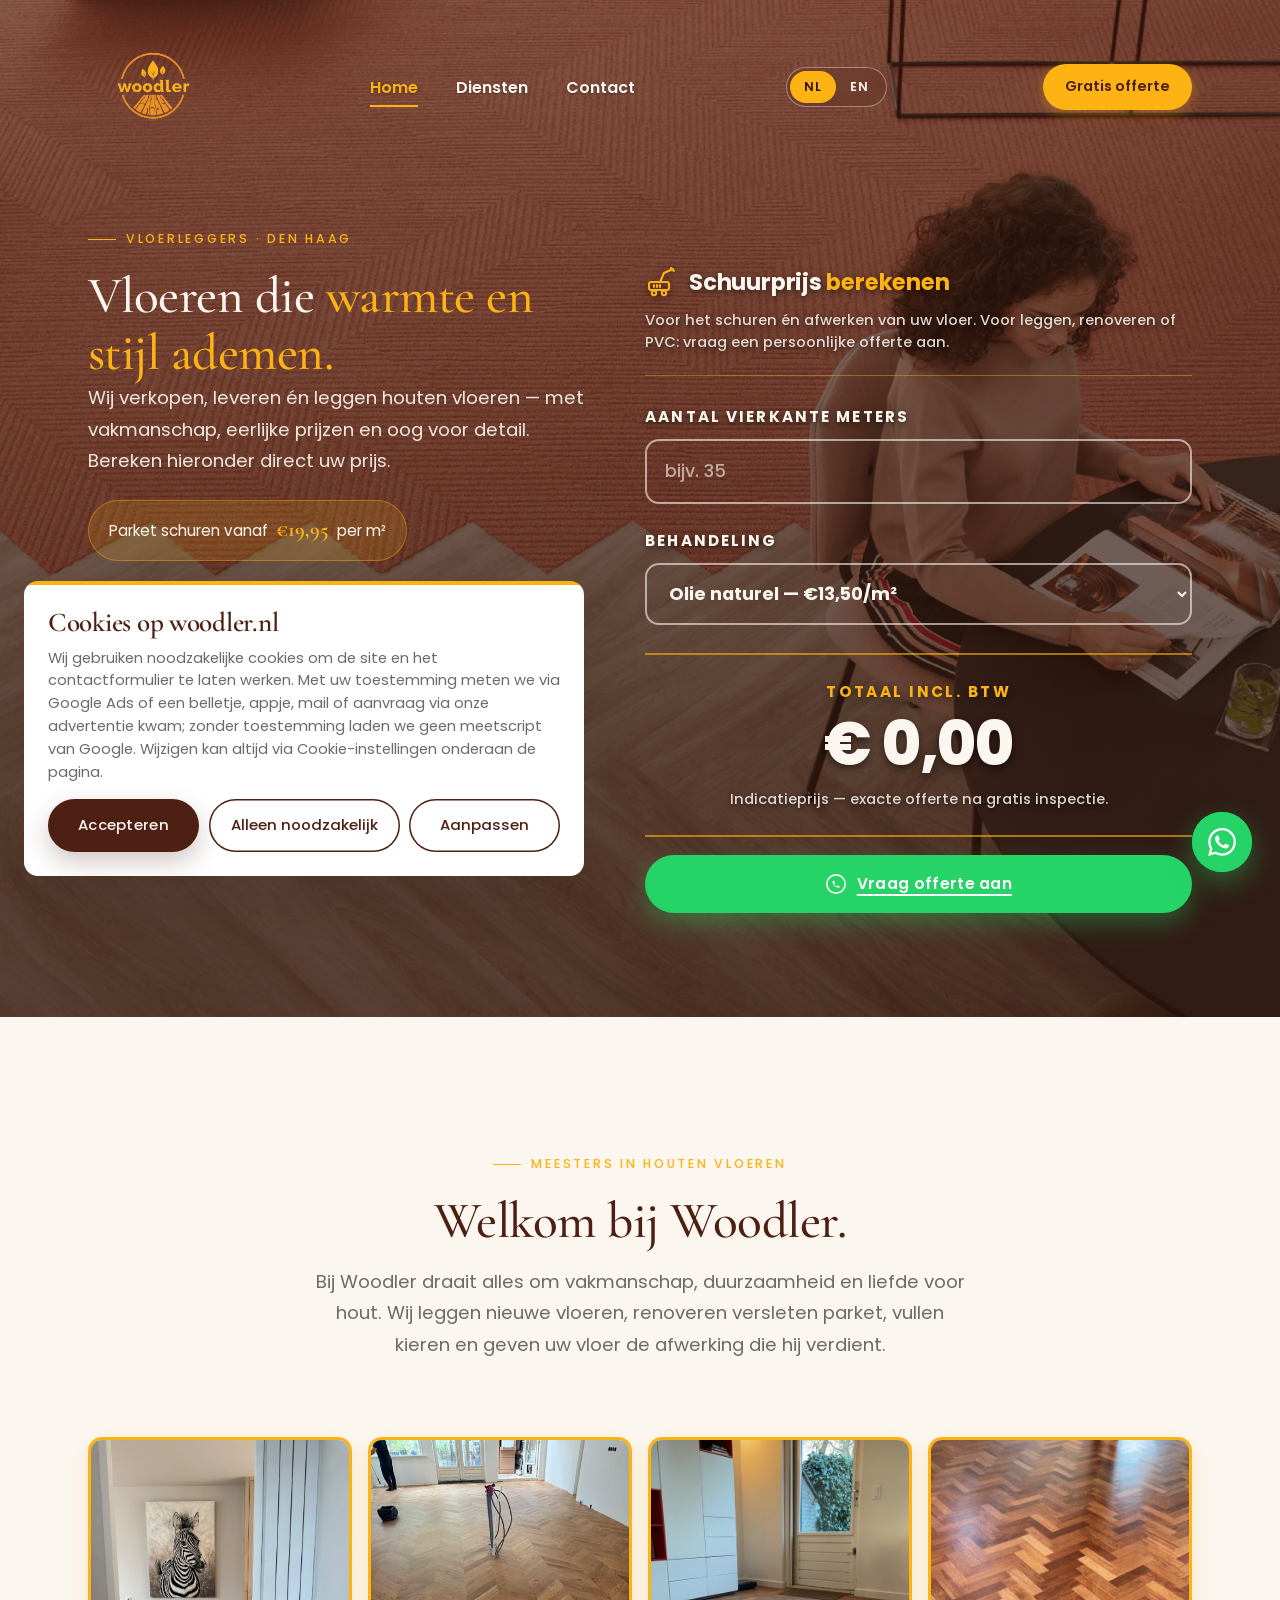
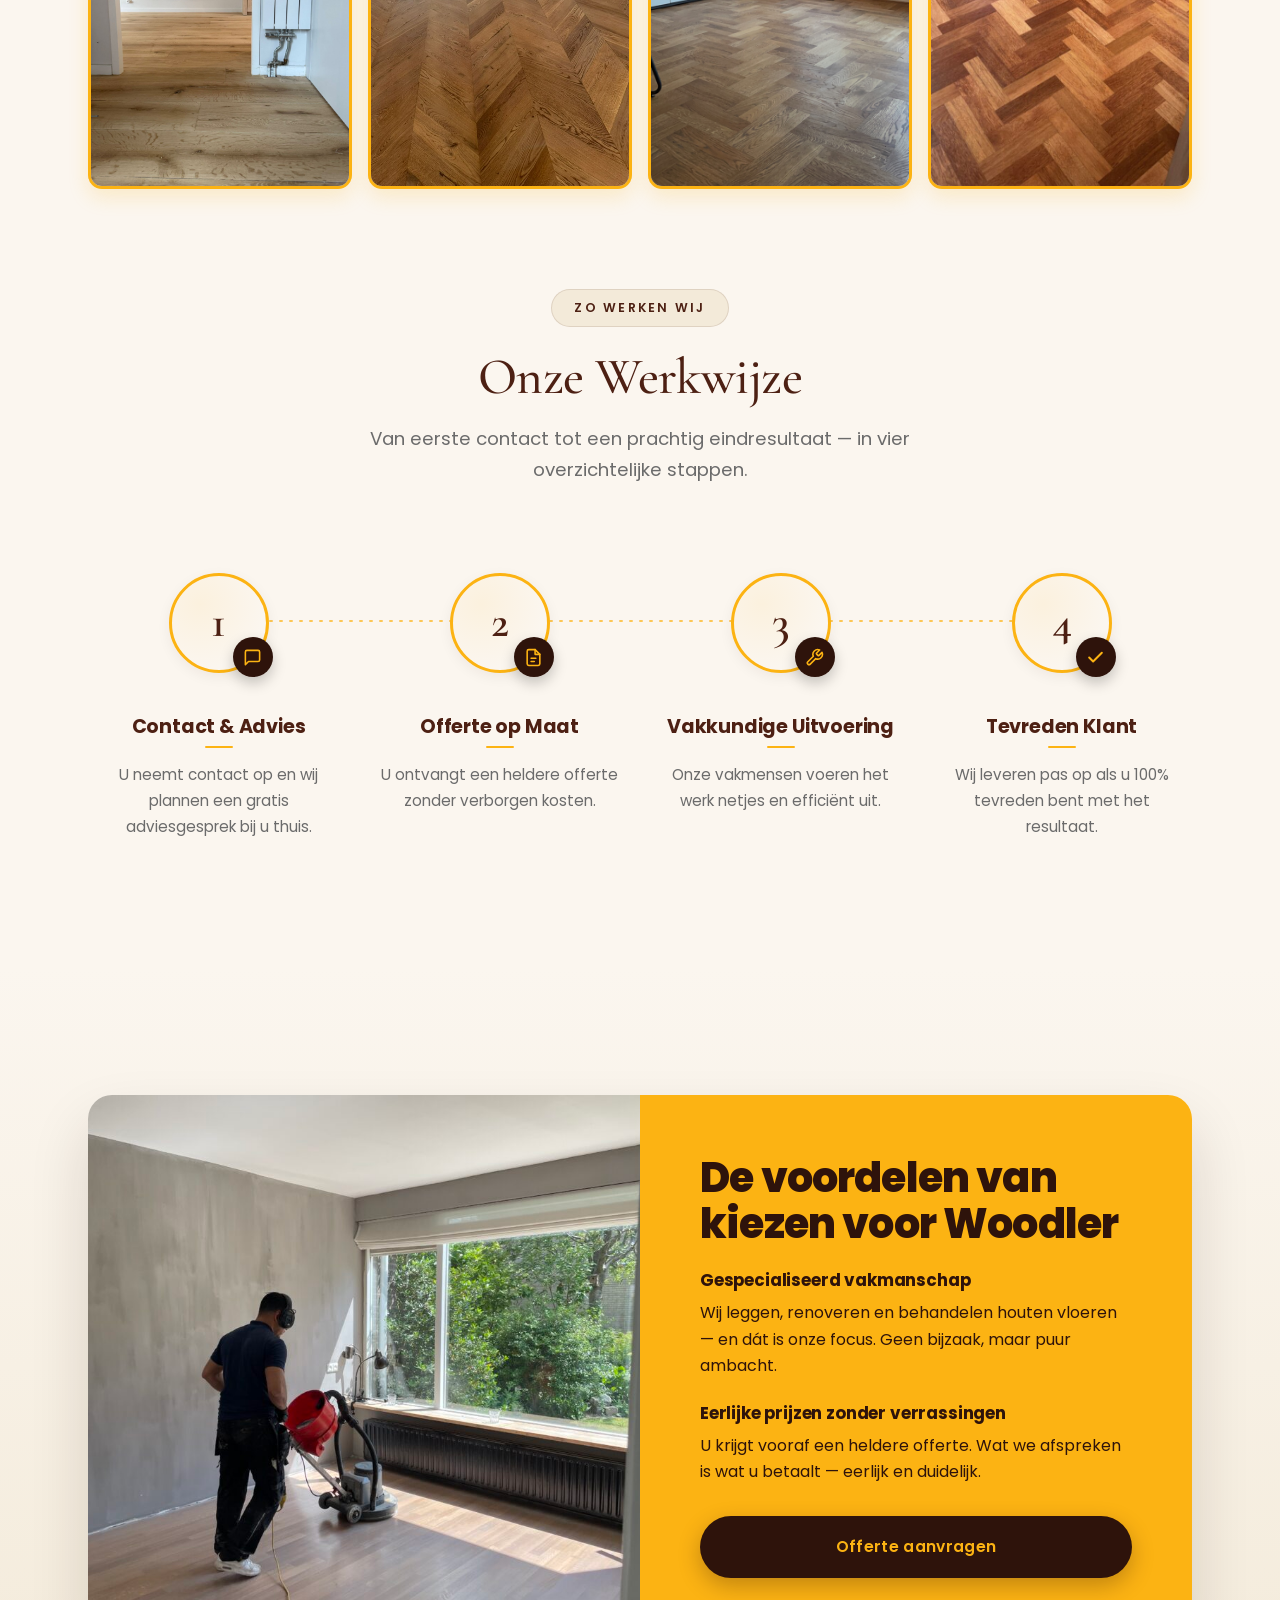
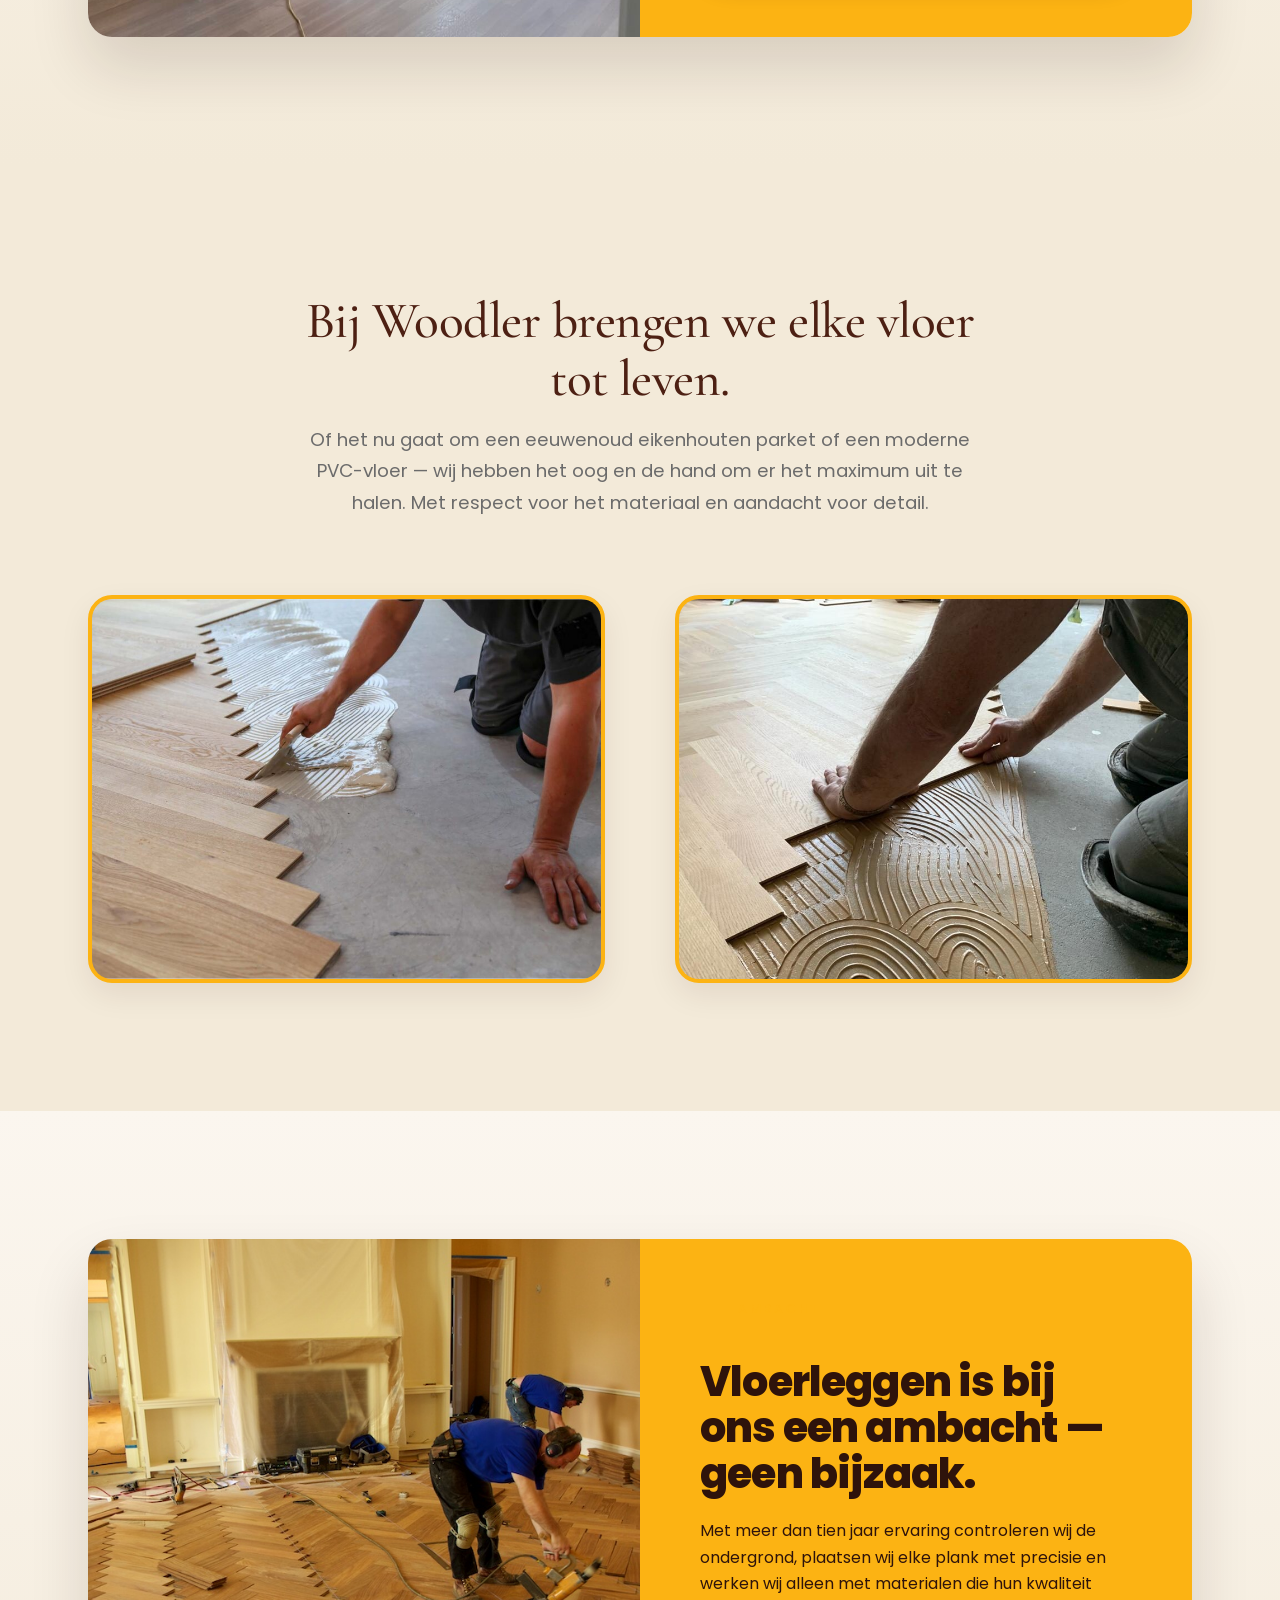
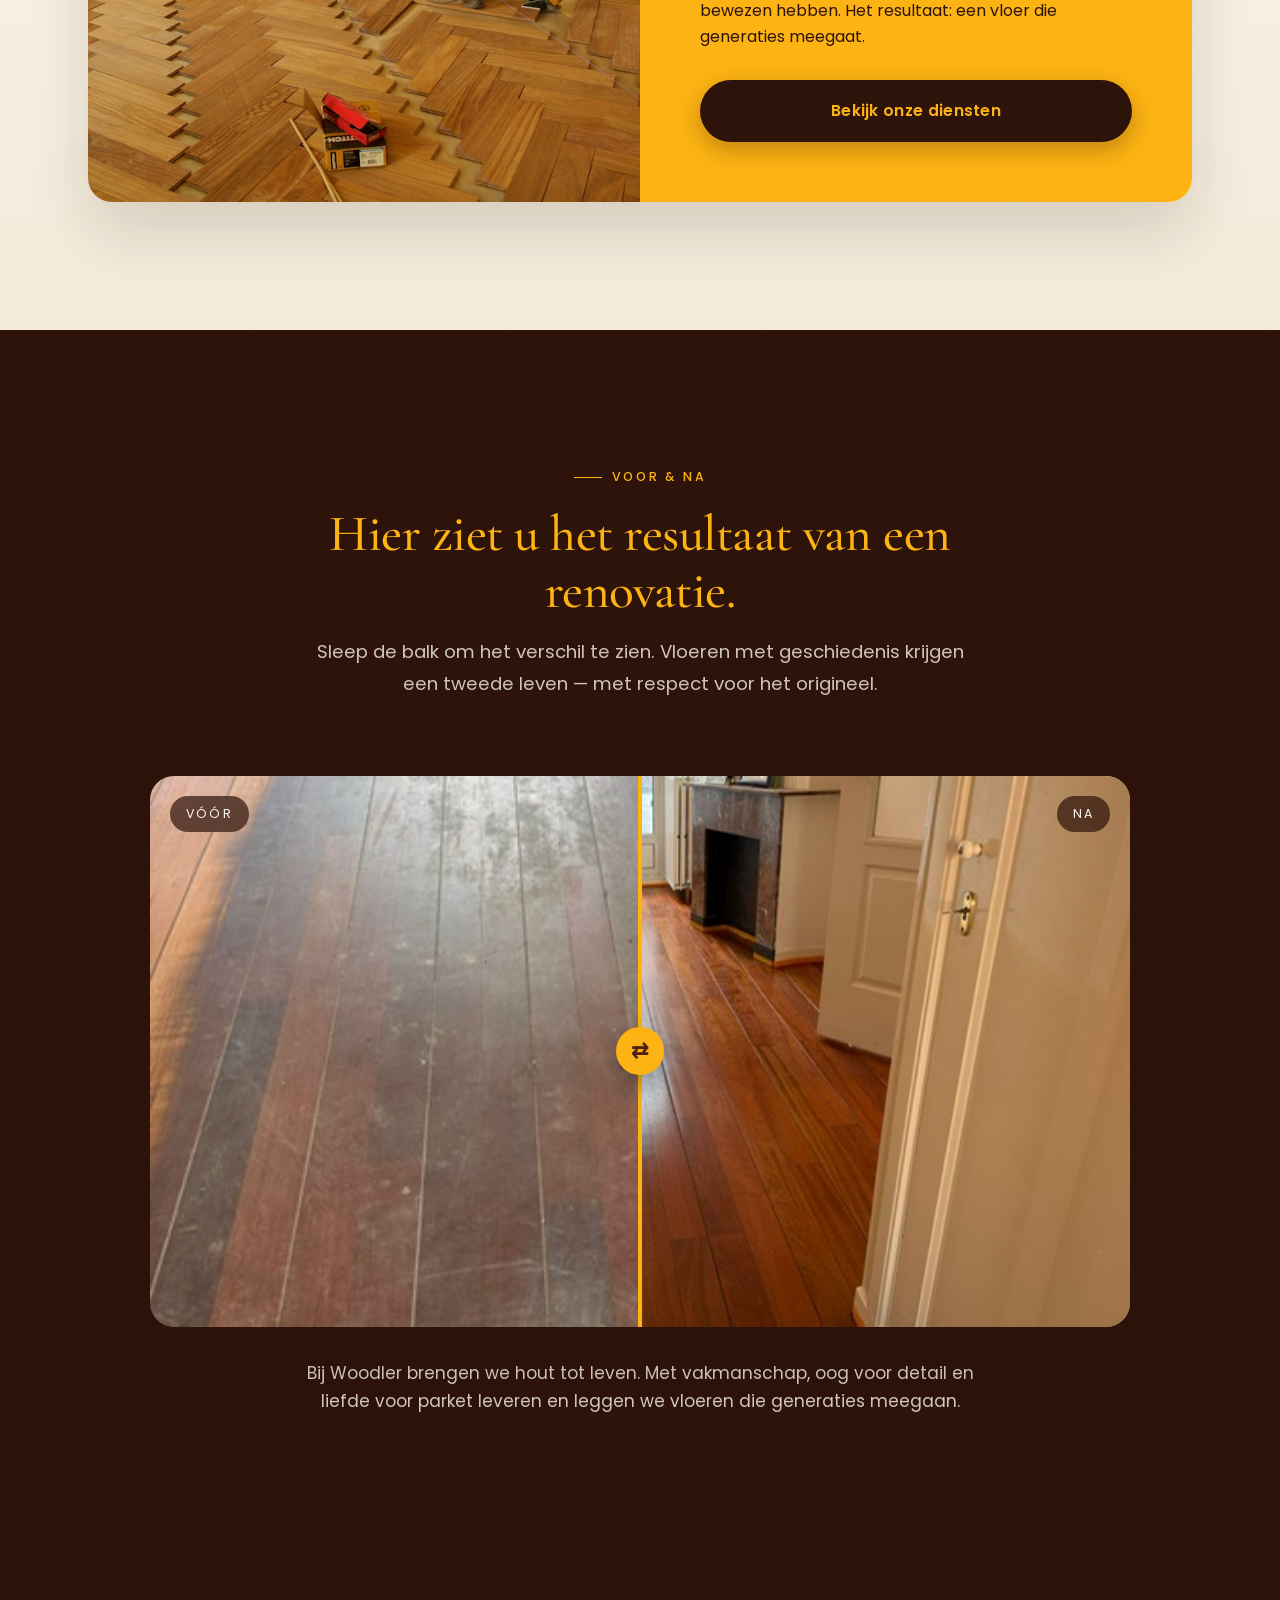
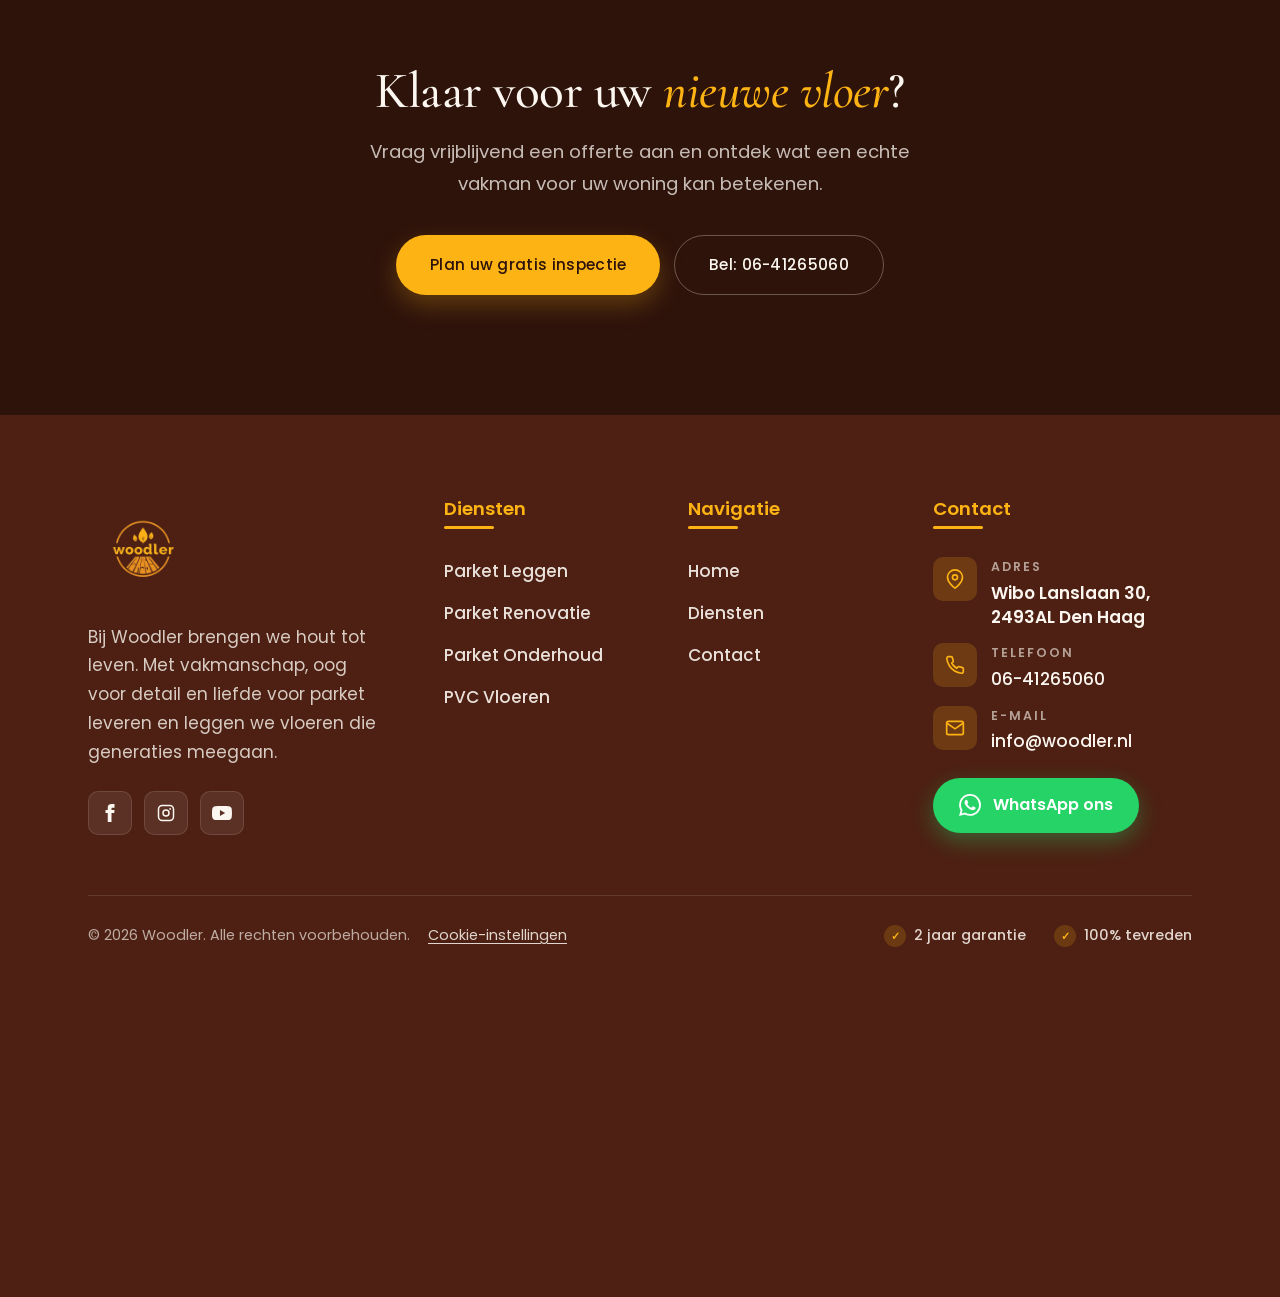
==== commit c7905e17: "Hoofdsiteconversies: directe Google Ads-meting achter cookiebanner - js/meting.js: consent-standaard" ====
--- a/index.html
+++ b/index.html
@@ -5,11 +5,15 @@
     <meta name="viewport" content="width=device-width, initial-scale=1.0">
     <title data-nl="Woodler — Voor al uw vloeren | Vloerleggers Den Haag" data-en="Woodler — For all your floors | Floor Specialists The Hague">Woodler — Voor al uw vloeren | Vloerleggers Den Haag</title>
     <meta name="description" content="Woodler is uw specialist in houten vloeren in Den Haag. Parket leggen, renoveren en onderhouden — met vakmanschap, eerlijke prijzen en 2 jaar garantie.">
-    <link rel="icon" type="image/png" href="images/IMG_2047-removebg-preview.png">
+    <link rel="icon" href="/favicon.ico" sizes="48x48">
+    <link rel="icon" type="image/png" sizes="96x96" href="/favicon-96.png">
+    <link rel="apple-touch-icon" href="/apple-touch-icon.png">
     <link rel="preconnect" href="https://fonts.googleapis.com">
     <link rel="preconnect" href="https://fonts.gstatic.com" crossorigin>
     <link rel="stylesheet" href="https://fonts.googleapis.com/css2?family=Cormorant+Garamond:ital,wght@0,400;0,500;0,600;1,400;1,500&family=Poppins:wght@300;400;500;600;700;800&display=swap">
-    <link rel="stylesheet" href="css/style.css">
+    <link rel="stylesheet" href="css/style.css?v=20260923">
+    <!-- Google Ads-meting (consent-standaard denied, gtag.js pas na toestemming): js/meting.js -->
+    <script src="js/meting.js?v=20260923"></script>
 </head>
 <body>
 
@@ -339,7 +343,10 @@
             </div>
         </div>
         <div class="footer-bottom">
-            <div data-nl="© 2026 Woodler. Alle rechten voorbehouden." data-en="© 2026 Woodler. All rights reserved.">© 2026 Woodler. Alle rechten voorbehouden.</div>
+            <div class="footer-legal">
+                <div data-nl="© 2026 Woodler. Alle rechten voorbehouden." data-en="© 2026 Woodler. All rights reserved.">© 2026 Woodler. Alle rechten voorbehouden.</div>
+                <a href="#" data-cookie-instellingen data-nl="Cookie-instellingen" data-en="Cookie settings">Cookie-instellingen</a>
+            </div>
             <div class="footer-trust">
                 <span><span class="check">✓</span> <span data-nl="2 jaar garantie" data-en="2-year warranty">2 jaar garantie</span></span>
                 <span><span class="check">✓</span> <span data-nl="100% tevreden" data-en="100% satisfied">100% tevreden</span></span>
@@ -355,5 +362,6 @@
 </a>
 
 <script src="js/main.js"></script>
+<script src="js/cookiebanner.js?v=20260923" defer></script>
 </body>
 </html>
--- a/css/style.css
+++ b/css/style.css
@@ -2136,7 +2136,107 @@
     }
 }
 
+/* ---------- Contactformulier: bevestiging en foutmelding ---------- */
+.form-card [hidden] { display: none; }
+.form-card.is-submitted > :not(.form-success) { display: none; }
+.form-success { text-align: center; padding: 8px 0; }
+.form-success__icon {
+    width: 56px; height: 56px; margin: 0 auto 16px;
+    display: flex; align-items: center; justify-content: center;
+    border-radius: 50%; background: #2da556; color: var(--c-white);
+}
+.form-success__icon svg { width: 28px; height: 28px; }
+.form-success h3 { margin-bottom: 8px; }
+.form-success p { color: var(--c-muted); }
+.form-error {
+    margin-top: 16px; padding: 14px 16px;
+    border: 1px solid rgba(190, 60, 40, 0.35); border-radius: var(--radius-sm);
+    background: rgba(190, 60, 40, 0.06); color: var(--c-charcoal); font-size: 0.92rem;
+}
+.form-error a { color: var(--c-wood); text-decoration: underline; }
+
 /* ---------- Utilities ---------- */
 .center { text-align: center; }
 .mt-sm { margin-top: 16px; }
 .mt-md { margin-top: 32px; }
+
+/* ============ COOKIEBANNER (js/cookiebanner.js) ============ */
+.ckb {
+    position: fixed;
+    left: 24px; bottom: 24px;
+    z-index: 1000;
+    width: min(560px, calc(100vw - 48px));
+    background: linear-gradient(var(--c-amber), var(--c-amber)) top / 100% 4px no-repeat, var(--c-white);
+    color: var(--c-charcoal);
+    border-radius: var(--radius);
+    box-shadow: var(--shadow-lg);
+    font-family: var(--font-body);
+}
+.ckb__in { padding: 26px 24px 24px; }
+.ckb__titel {
+    font-family: var(--font-display);
+    font-size: 1.7rem;
+    font-weight: 600;
+    line-height: 1.15;
+    color: var(--c-wood);
+    margin: 0 0 0.5rem;
+}
+.ckb__tekst { margin: 0 0 1rem; font-size: 0.92rem; line-height: 1.55; color: var(--c-muted); }
+.ckb__cats { display: grid; gap: 0.6rem; margin: 0 0 1.1rem; }
+.ckb__cats[hidden] { display: none; }
+.ckb__cat {
+    display: flex; gap: 0.75rem; align-items: flex-start;
+    padding: 0.7rem 0.85rem;
+    border: 1px solid var(--c-line);
+    border-radius: var(--radius-sm);
+    cursor: pointer;
+}
+.ckb__cat input { width: 20px; height: 20px; margin: 0.15rem 0 0; accent-color: var(--c-wood); flex: none; }
+.ckb__cat b { display: block; font-size: 0.92rem; color: var(--c-wood); }
+.ckb__cat small { display: block; color: var(--c-muted); font-size: 0.83rem; line-height: 1.45; margin-top: 0.15rem; }
+.ckb__knoppen { display: flex; flex-wrap: wrap; gap: 0.6rem; }
+.ckb__knoppen > * { flex: 1 1 150px; }
+.ckb__knoppen .btn { padding: 14px 22px; font-size: 0.93rem; }
+.ckb__knop {
+    display: inline-flex; align-items: center; justify-content: center;
+    padding: 14px 22px;
+    border-radius: 999px; border: 0;
+    cursor: pointer;
+    font-family: inherit; font-weight: 500; font-size: 0.93rem; line-height: 1;
+    white-space: nowrap;
+    background: transparent;
+    color: var(--c-wood);
+    box-shadow: inset 0 0 0 1.5px var(--c-wood);
+    transition: background 0.2s;
+}
+.ckb__knop:hover { background: var(--c-cream-warm); }
+.ckb :focus-visible { outline: 3px solid var(--c-amber); outline-offset: 3px; }
+.footer-legal { display: flex; flex-wrap: wrap; align-items: center; gap: 8px 18px; }
+.footer-legal a { color: rgba(251, 246, 239, 0.85); text-decoration: underline; text-underline-offset: 3px; }
+.footer-legal a:hover, .footer-legal a:focus-visible { color: var(--c-amber); }
+/* Zolang de banner er staat (cookiebanner.js): --ckb-ruimte is de hoogte die hij onderin
+   afdekt. Gefocuste elementen scrollen boven de banner in beeld en de footer loopt zo ver
+   door dat ook de laatste links erboven komen. */
+html.ckb-open { scroll-padding-bottom: var(--ckb-ruimte, 0px); scroll-padding-top: calc(var(--ckb-boven, 120px) + 8px + env(safe-area-inset-top)); }
+html.ckb-open .site-footer::after { content: ""; display: block; height: var(--ckb-ruimte, 0px); }
+@media (max-width: 639.98px) {
+    .ckb { left: 0; bottom: 0; width: 100%; border-radius: var(--radius) var(--radius) 0 0; max-height: 75vh; overflow: auto; }
+    .ckb__in { padding: 22px 16px calc(20px + env(safe-area-inset-bottom)); }
+    /* De zwevende WhatsApp-knop ligt op smalle schermen geheel onder de banner en doet dan
+       niet mee in de Tab-volgorde; de WhatsApp-links in de pagina blijven bereikbaar. */
+    html.ckb-open .whatsapp-float { visibility: hidden; }
+}
+/* Lage schermen (kleine of liggende telefoon): compacte banner, en de kopbalk scrolt mee zolang
+   de banner er staat, zodat een gefocust element altijd vrij in beeld kan komen. */
+@media (max-height: 640px), (max-width: 379.98px) {
+    html.ckb-open { scroll-padding-top: calc(8px + env(safe-area-inset-top)); }
+    html.ckb-open .site-header { position: absolute; }
+    .ckb { max-height: 75vh; overflow: auto; }
+    .ckb__in { padding: 16px 14px calc(14px + env(safe-area-inset-bottom)); }
+    .ckb__titel { font-size: 1.35rem; margin-bottom: 0.35rem; }
+    .ckb__tekst { font-size: 0.86rem; line-height: 1.45; margin-bottom: 0.8rem; }
+    .ckb__cats { gap: 0.45rem; margin-bottom: 0.8rem; }
+    .ckb__knoppen { gap: 0.5rem; }
+    .ckb__knoppen .btn { flex-basis: 100%; padding: 12px 18px; }
+    .ckb__knop { flex: 1 1 40%; padding: 11px 12px; font-size: 0.88rem; white-space: normal; }
+}
